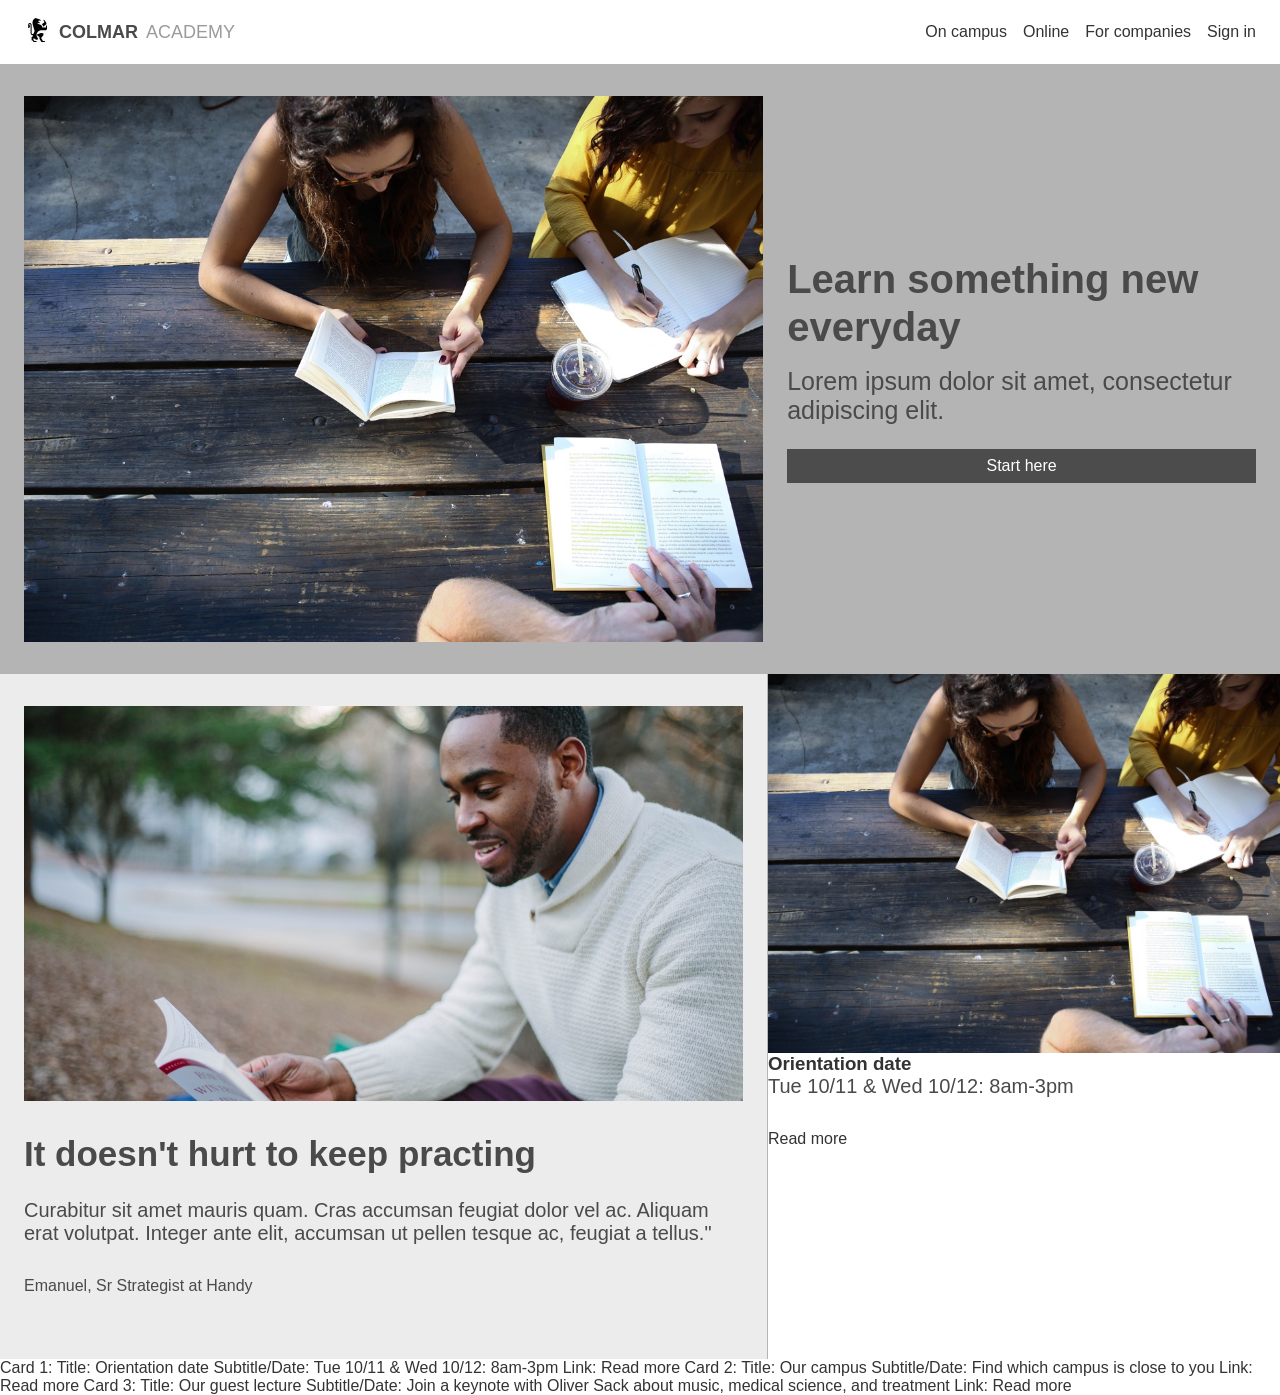
==== web-assessment/index.html @ 6b809626 "update info part" ====
<!DOCTYPE html>
<html lang="en">
<head>
    <meta charset="UTF-8">
    <meta name="viewport" content="width=device-width, initial-scale=1.0">
    <link rel="stylesheet" href="colmar.css">
    <title>ColmarAcademy</title>
</head>
<body>



    <header class="header">
    <!--Header ของ หน้าจอคอม-->
        <div class="header-desktop">
            <div class="logo">
                <img src="ic-logo.svg" alt="logo colmar academy">
                <span class="logo-colmar">COLMAR</span><span class="logo-academy">ACADEMY</span>
            </div>
                <nav class="nav-link">
                    <a href="#">On campus</a>
                    <a href="#">Online</a>
                    <a href="#">For companies</a>
                    <a href="#">Sign in</a>
                </nav>
        </div>
    <!--Header ของ มือถือ-->
        <nav class="mobile-link">
            <img src="ic-logo.svg" alt="logo colmar academy">
            <img src="ic-on-campus.svg" alt="logo On campus">
            <img src="ic-online.svg" alt="logo online">
            <img src="ic-login.svg" alt="logo login">
        </nav>
   
    </header>



    <main>

        <!--ส่วนของด้านบน banner (Learn Something)-->
        <section class="banner">
            <div class="banner-image">
                <img src="banner.jpg" alt="Students studying">
            </div>
            <div class="banner-content">
                <h1>Learn something new everyday</h1>
                <p  class="text-large">Lorem ipsum dolor sit amet, consectetur adipiscing elit.</p>
                <a href="#" class="btn-start">Start here</a>
            </div>
        </section>




         <!--ส่วนของInformation-->
        <section class="information">
            <div class="left-info">
                <div class="left-info-image">
                    <img src="information-main.jpg" alt="information-main">
                </div>
                    <div class="left-info-content">
                        <h2>It doesn't hurt to keep practing</h2>
                        <p class="text-medium">Curabitur sit amet mauris quam. Cras accumsan feugiat dolor vel ac. Aliquam erat volutpat. Integer ante elit, accumsan ut pellen tesque ac, feugiat a tellus."</p>
                        <p class="text-small">Emanuel, Sr Strategist at Handy</p>
                    </div>
            </div>
            </div>




            <div class="right-info">

                <div class="right-1">
                    <div class="right-info-image"></div>
                    <img src="banner.jpg" alt="Students studying">
                    </div>
                    <div class="right-info-content">
                        <h3>Orientation date</h3>
                        <p  class="text-medium">Tue 10/11 & Wed 10/12: 8am-3pm</p>
                        <a href="#" class="cta-link">Read more</a>
                    </div>
                </div>

                
            </div>    
        </section>

    Card 1:

Title: Orientation date

Subtitle/Date: Tue 10/11 & Wed 10/12: 8am-3pm

Link: Read more

Card 2:

Title: Our campus

Subtitle/Date: Find which campus is close to you

Link: Read more

Card 3:

Title: Our guest lecture

Subtitle/Date: Join a keynote with Oliver Sack about music, medical science, and treatment

Link: Read more

    </main>    
</body>
</html>
---- web-assessment/colmar.css ----
/* สำหรับทั้งหน้าเว็บ*
-------------------------------*/
* {
    box-sizing: border-box;
    margin: 0;
    padding: 0;
    font-family: sans-serif;
}

body {
    width: 100%;
    background-color: #ffffff;
    color: #333333;
    overflow-x: hidden; /*เพื่อฟิคไม่ให้มีscroll bar แนวนอนเกิดขึ้น ละหน้าเว็บเด้งไปเด้งมา*/
}

img {
  max-width: 100%;
  height: auto;
  display: block;
}

a {
  text-decoration: none;
  color: inherit;
}

/*สำหรับตัวอักษร*
-------------------------------*/
h1 {
    font-size: 40px;
    font-weight: bold;
    color: #4a4a4a;
    margin-bottom: 16px;
    line-height: 1.2;
}

h2 {
    font-size: 35px;
    font-weight: bold;
    color: #4a4a4a;
    margin-bottom: 24px;
    line-height: 1.2;
}


.text-large {
    font-size: 25px;
    color: #4a4a4a;
    margin-bottom: 24px;
}

.text-medium {
    font-size: 20px;
    color: #4a4a4a;
    margin-bottom: 32px;
}

.text-small {
    font-size: 16px;
    color: #4a4a4a;
}

/*Header*
-------------------------------*/
header {
    width: 100%;
    display: flex;
    align-items: center;
}

.header-desktop {
    display: flex;
    justify-content: space-between;
    align-items: center;
    width: 100%;
    height: 64px;
    padding: 0 24px;
}

.logo {
    display: flex;
    align-items: center;
    gap: 8px;
  }

.logo img {
    width: auto;
    height: 32px;
}

.logo-colmar{
    font-weight: bold;
    color: #4a4a4a;
    font-size: 18px;
}

.logo-academy{
    color: #9b9b9b;
    font-size: 18px;
}

.nav-link{
    display: flex;
    gap: 16px;
}

.mobile-link {
  display: none; /* ซ่อน Header มือถือบนจอคอม */
}



/*ส่วนของด้านบน Banner (Learn Something...)*
-------------------------------*/
.banner {
    display: flex;
    width: 100%;
    background-color: #b4b4b4;
    overflow: hidden;
    align-items: center;
    gap: 24px;
    padding: 32px 24px;
}

.banner-image {
    flex: 0 0 60%;

}
.banner-image img{
    display: block;
    width: 100%;
    height: auto;
    object-fit: cover;
}

.banner-content {
    flex: 1;
    display: flex;
    flex-direction: column;
    justify-content: center;
}
.btn-start {
  display: inline-block;
  background-color: #4d4c4c;
  font-size: 16px;
  font-weight: 300;
  color: white;
  padding: 8px 0px;
  width: 100%;
  text-align: center;
}

/*ส่วนของ Information (It doesn't...)*
-------------------------------*/
.information{
    display: flex;
    width: 100%;
    background-color: white;
    overflow: hidden;
}

.left-info {
    max-width: 60%;
    flex: 0 0 60%;
    padding: 32px 24px;
    background-color: #ececec;
    border-right: 1px solid #b4b4b4
    
}

.left-info-image{
    width: 100%;
}

.left-info-content {
    padding: 32px 0px;
}

/*สำหรับปรับหน้าจอมือถือ*
-------------------------------*/
@media (max-width: 768px) {

.header-desktop {
    display: none; /* ซ่อน Header คอมบนจอมือถือ */
  }

.mobile-link{
    display: flex;
    justify-content: space-around;
    align-items: center;
    height: 64px;
    width: 100%;}

/*โซน banner*/
.banner {
    flex-direction: column;
}
}
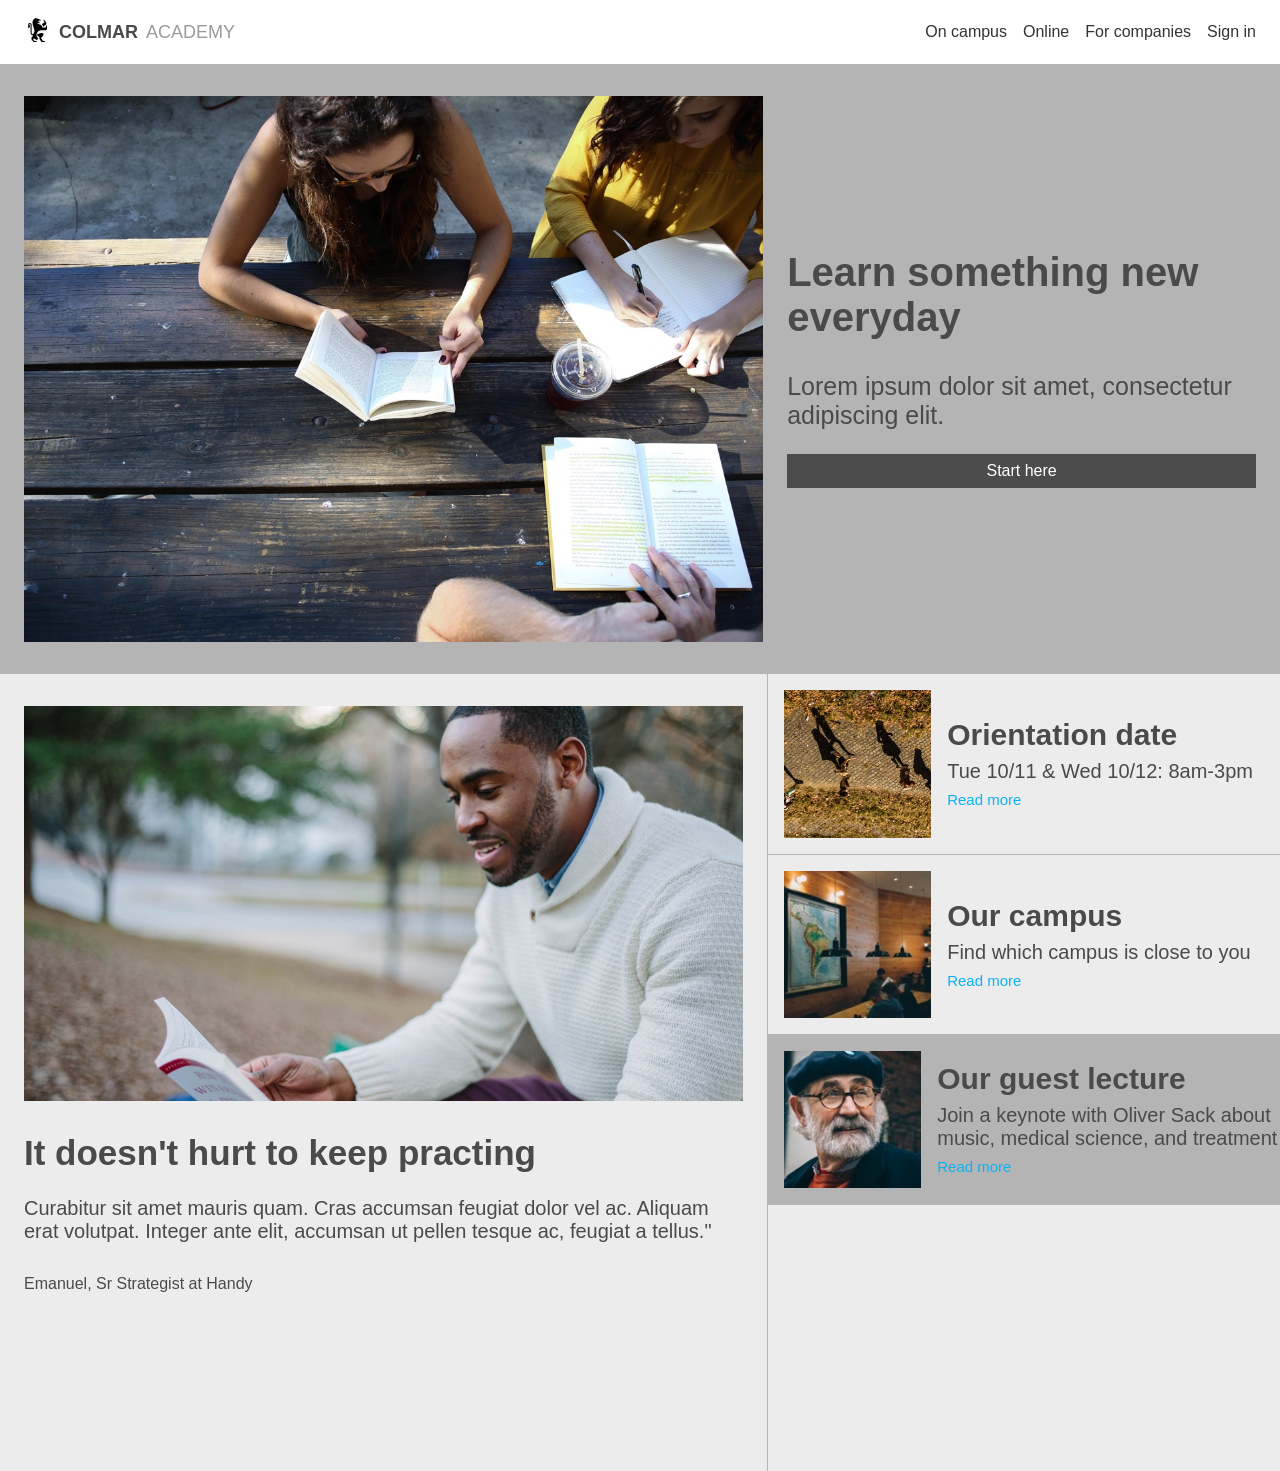
==== commit 87794503: "finished information" ====
--- a/web-assessment/index.html
+++ b/web-assessment/index.html
@@ -36,6 +36,7 @@
 
 
 
+
     <main>
 
         <!--ส่วนของด้านบน banner (Learn Something)-->
@@ -55,6 +56,8 @@
 
          <!--ส่วนของInformation-->
         <section class="information">
+
+            <!--ฝั่งซ้าย-->
             <div class="left-info">
                 <div class="left-info-image">
                     <img src="information-main.jpg" alt="information-main">
@@ -65,51 +68,83 @@
                         <p class="text-small">Emanuel, Sr Strategist at Handy</p>
                     </div>
             </div>
-            </div>
+
+            <!--ฝั่งขวา-->
+                <!--ของ หน้าจอคอม-->
+                <div class="right-info">
+                    <!--กล่องที่1-->
+                    <div class="right-card">
+                        <div class="right-info-image">
+                        <img src="information-orientation.jpg" alt="information-orientation">
+                        </div>
+                        <div class="right-info-content">
+                            <h3>Orientation date</h3>
+                            <p  class="text-medium">Tue 10/11 & Wed 10/12: 8am-3pm</p>
+                            <a href="#" class="cta-link">Read more</a>
+                        </div>
+                    </div>
+                    <!--กล่องที่2-->
+                    <div class="right-card">
+                        <div class="right-info-image">
+                        <img src="information-campus.jpg" alt="information-campus">
+                        </div>
+                        <div class="right-info-content">
+                            <h3>Our campus</h3>
+                            <p  class="text-medium">Find which campus is close to you</p>
+                            <a href="#" class="cta-link">Read more</a>
+                        </div>
+                    </div>
+                    <!--กล่องที่3-->
+                    <div class="right-card-guest">
+                        <div class="right-info-image">
+                        <img src="information-guest-lecture.jpg" alt="information-guest-lecture">
+                        </div>
+                        <div class="right-info-content">
+                            <h3>Our guest lecture</h3>
+                            <p  class="text-medium">Join a keynote with Oliver Sack about music, medical science, and treatment</p>
+                            <a href="#" class="cta-link">Read more</a>
+                        </div>
+                    </div> 
+                </div>   
+                
+                <!--ของจอมือถือ-->
+                <div class="right-info-mobile">
+                    <!--กล่องที่1-->
+                    <div class="mobile-card1">
+                        <img src="information-orientation-mobile.jpg" alt="information-orientation">
+                        <div class="mobile-card-content">
+                            <h3>Orientation date</h3>
+                            <p  class="text-medium">Tue 10/11 & Wed 10/12: 8am-3pm</p>
+                            <a href="#" class="cta-link">Read more</a>
+                        </div>
+                    </div>
+                    <!--กล่องที่2-->
+                    <div class="mobile-card1">
+                        <img src="information-campus-mobile.jpg" alt="information-campus">
+                        <div class="mobile-card-content">
+                            <h3>Our campus</h3>
+                            <p  class="text-medium">Find which campus is close to you</p>
+                            <a href="#" class="cta-link">Read more</a>
+                        </div>
+                    </div>
+                    <!--กล่องที่3-->
+                    <div class="mobile-card2">
+                        <img src="information-guest-lecture-mobile.jpg" alt="information-guest-lecture">
+                        <div class="mobile-card-content">
+                            <h3>Speacial guest lecture</h3>
+                            <p  class="text-medium">Join a keynote with Oliver Sack about music, medical science, and treatment</p>
+                            <a href="#" class="cta-link">Read more</a>
+                        </div>
+                    </div> 
+                </div>   
+        </section>
 
 
 
 
-            <div class="right-info">
+        <section></section>
 
-                <div class="right-1">
-                    <div class="right-info-image"></div>
-                    <img src="banner.jpg" alt="Students studying">
-                    </div>
-                    <div class="right-info-content">
-                        <h3>Orientation date</h3>
-                        <p  class="text-medium">Tue 10/11 & Wed 10/12: 8am-3pm</p>
-                        <a href="#" class="cta-link">Read more</a>
-                    </div>
-                </div>
 
-                
-            </div>    
-        </section>
-
-    Card 1:
-
-Title: Orientation date
-
-Subtitle/Date: Tue 10/11 & Wed 10/12: 8am-3pm
-
-Link: Read more
-
-Card 2:
-
-Title: Our campus
-
-Subtitle/Date: Find which campus is close to you
-
-Link: Read more
-
-Card 3:
-
-Title: Our guest lecture
-
-Subtitle/Date: Join a keynote with Oliver Sack about music, medical science, and treatment
-
-Link: Read more
 
     </main>    
 </body>
--- a/web-assessment/colmar.css
+++ b/web-assessment/colmar.css
@@ -31,18 +31,22 @@
     font-size: 40px;
     font-weight: bold;
     color: #4a4a4a;
-    margin-bottom: 16px;
-    line-height: 1.2;
+    margin-bottom: 32px;
 }
 
 h2 {
     font-size: 35px;
     font-weight: bold;
     color: #4a4a4a;
+    margin-top: 32px;
     margin-bottom: 24px;
-    line-height: 1.2;
-}
-
+}
+
+h3 {font-size: 30px;
+    font-weight: bold;
+    color: #4a4a4a;
+    margin-bottom: 8px;
+}
 
 .text-large {
     font-size: 25px;
@@ -53,12 +57,15 @@
 .text-medium {
     font-size: 20px;
     color: #4a4a4a;
-    margin-bottom: 32px;
+    margin-top: 8px;
+    margin-bottom: 8px;
 }
 
 .text-small {
     font-size: 16px;
     color: #4a4a4a;
+    margin-top: 32px;
+
 }
 
 /*Header*
@@ -140,6 +147,68 @@
     flex-direction: column;
     justify-content: center;
 }
+
+/*ส่วนของ Information (It doesn't...)*
+-------------------------------*/
+.information{
+    display: flex;
+    width: 100%;
+    background-color: white;
+    overflow: hidden;
+}
+
+.left-info {
+    max-width: 60%;
+    flex: 0 0 60%;
+    padding: 32px 24px;
+    background-color: #ececec;
+    border-right: 1px solid #b4b4b4
+}
+
+.left-info-image{
+    width: 100%;
+}
+
+
+.right-info {
+    max-width: 40%;
+    flex: 0 0 40%;
+    background-color: #ececec;
+}
+
+.right-card{
+    display: flex;
+    justify-items: flex-start;
+    align-items: center;
+    width: 100%;
+    background-color: #ececec;
+    overflow: hidden;
+    border-bottom: 1px solid #b4b4b4;
+}
+
+.right-card-guest {
+    display: flex;
+    justify-items: flex-start;
+    align-items: center;
+    width: 100%;
+    background-color: #b4b4b4;
+    overflow: hidden;
+    border-bottom: 1px solid #b4b4b4;
+}
+
+.right-info-image{
+    max-width: 35%;
+    height: auto;
+    padding: 16px 16px;;
+}
+
+.right-info-content {
+    padding: 16px 0px;
+}
+
+
+/*ส่วนของ link*
+-------------------------------*/
 .btn-start {
   display: inline-block;
   background-color: #4d4c4c;
@@ -151,31 +220,13 @@
   text-align: center;
 }
 
-/*ส่วนของ Information (It doesn't...)*
--------------------------------*/
-.information{
-    display: flex;
-    width: 100%;
-    background-color: white;
-    overflow: hidden;
-}
-
-.left-info {
-    max-width: 60%;
-    flex: 0 0 60%;
-    padding: 32px 24px;
-    background-color: #ececec;
-    border-right: 1px solid #b4b4b4
-    
-}
-
-.left-info-image{
-    width: 100%;
-}
-
-.left-info-content {
-    padding: 32px 0px;
-}
+.cta-link{
+  font-family: sans-serif;
+  font-size: 15px;
+  font-weight: 300;
+  color: #0bb1f3;
+  transition: background-color 0.2s ease;
+  }
 
 /*สำหรับปรับหน้าจอมือถือ*
 -------------------------------*/
@@ -196,4 +247,59 @@
 .banner {
     flex-direction: column;
 }
+
+
+/*โซน infomation*/
+.left-info, .right-info {
+    display: none; /* ซ่อนข้อมูลฝั่งขวาของจอคอม บนจอมือถือ */
+  }
+
+.right-info-mobile {
+    display: flex;
+    flex-direction: column;
+    width: 100%;
+    padding: 16px 0px 32px 0;
+    background-color: #ececec;
+}
+
+.mobile-card1 {
+    display: flex;
+    flex-direction: column;
+    padding: 0 16px;
+    margin-bottom: 64px;
+}
+
+.mobile-card2 {
+    display: flex;
+    flex-direction: column;
+    padding: 0 16px;
+}
+
+.mobile-card img {
+    width: 100%;
+    margin-bottom: 16px;
+    display: block;
+}
+
+.mobile-card-content h3 {
+    font-size: 30px;
+    font-weight: bold;
+    color: #4a4a4a;
+    margin-left: 16px;
+    margin-bottom: 8px;
+}
+
+.mobile-card-content p.text-medium {
+    font-size: 20px;
+    color: #4a4a4a;
+    margin-top: 0px;
+    margin-left: 16px;
+    margin-bottom: 8px;
+}
+
+.cta-link {
+    margin-left: 16px;
+}
+
+
 }
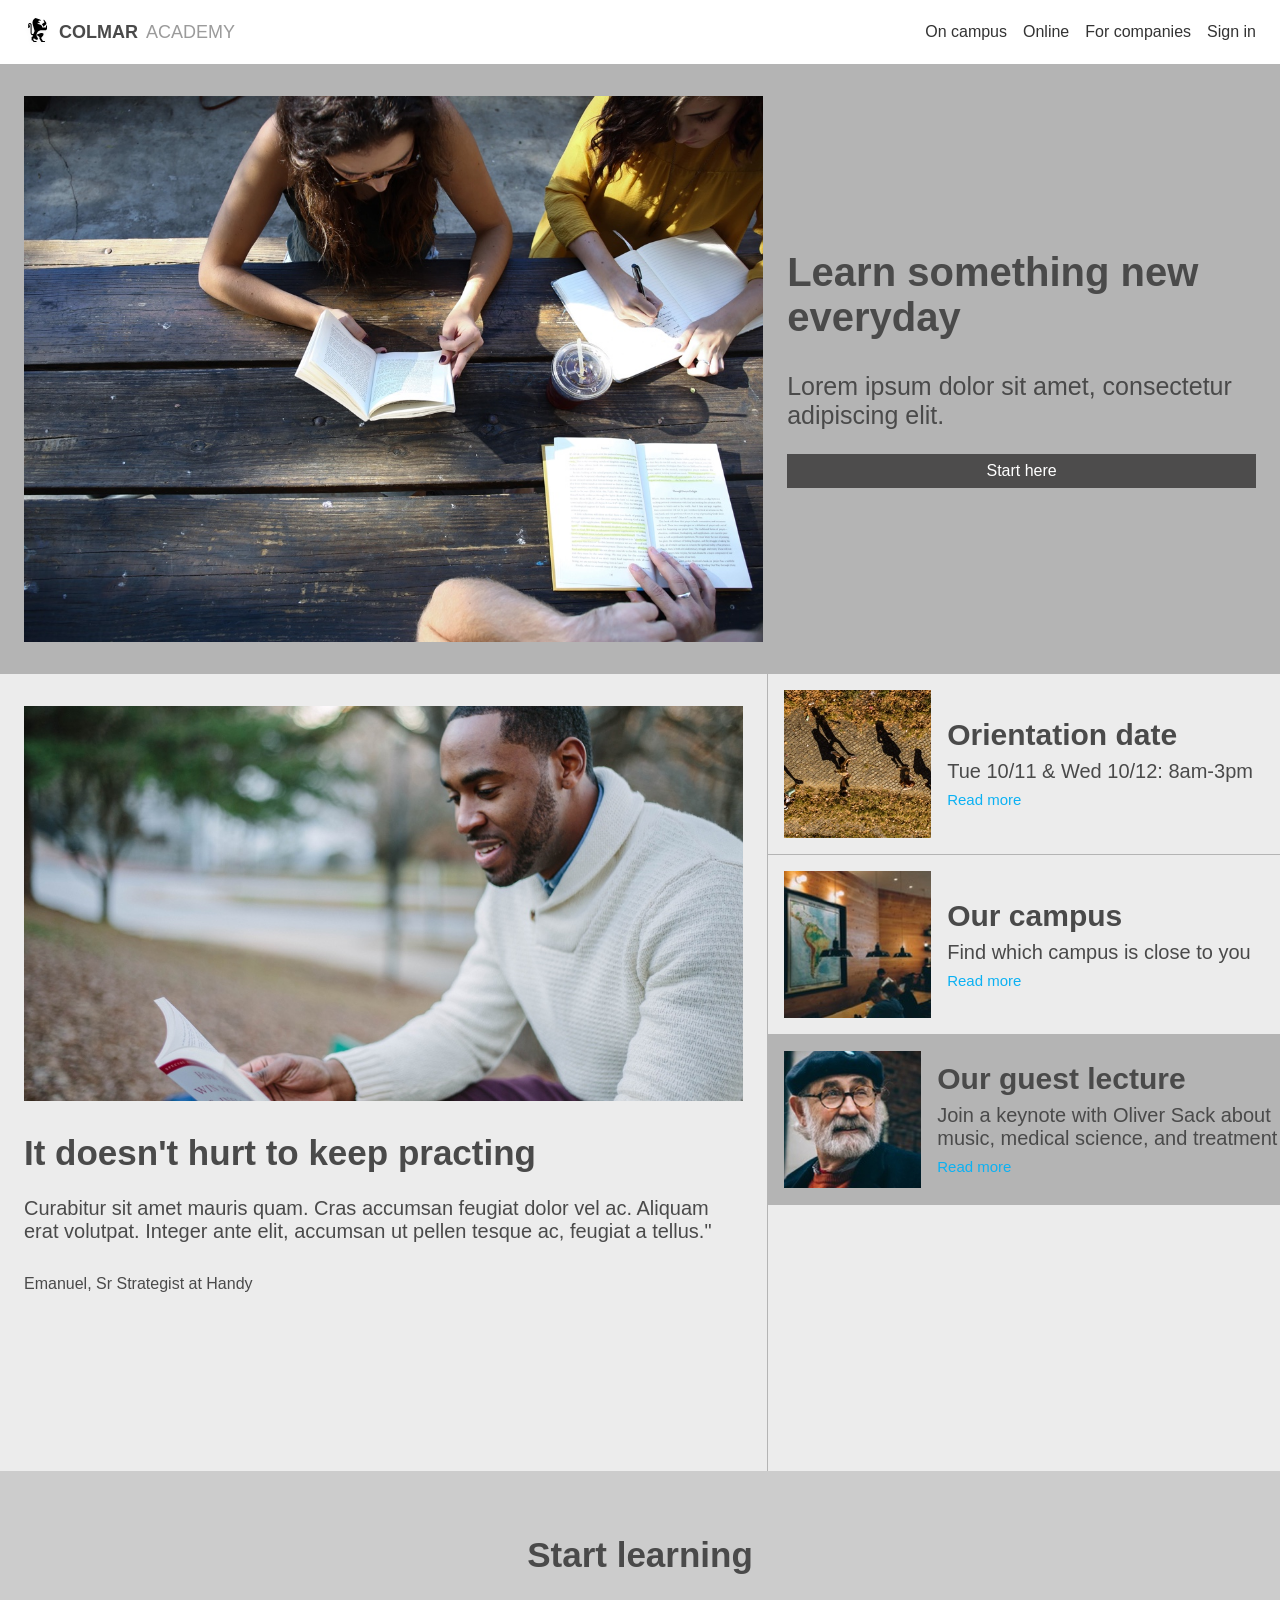
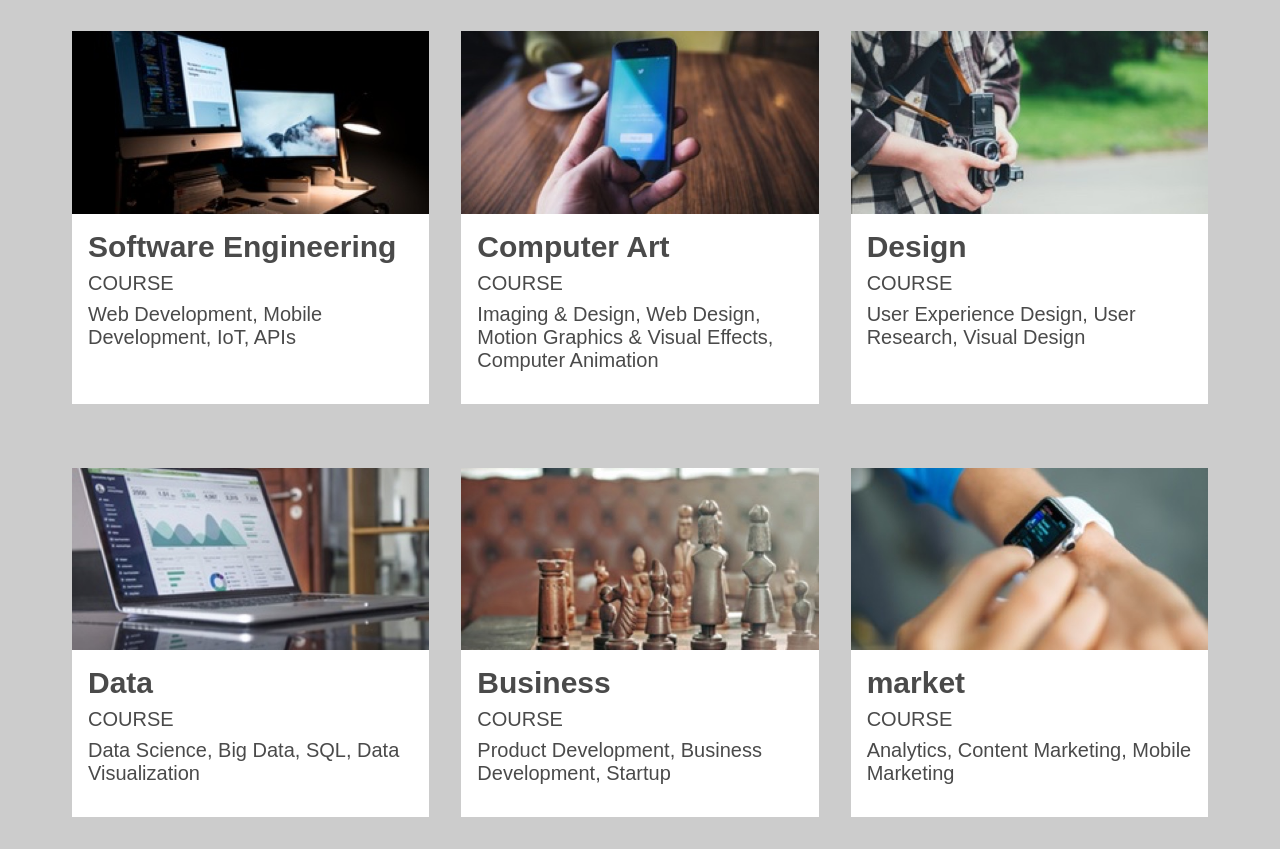
==== commit 374cc473: "finished course com part" ====
--- a/web-assessment/index.html
+++ b/web-assessment/index.html
@@ -142,7 +142,87 @@
 
 
 
-        <section></section>
+        <!--ส่วนของcourse-->
+        <section class= "block-course">
+            <!--ของ หน้าจอคอม-->
+            
+                <h2> Start learning</h2>
+                <div class="course"> <!--แถวบน-->
+                    <div class="course-info">
+                        <!--COURSE 01-->
+                        <div class="course-image">
+                            <img src="course-software.jpg" alt="course-software">
+                        </div>
+                            <div class="course-header">
+                                <h3>Software Engineering</h3>
+                                <p class="text-medium">COURSE</p>
+                                <p class="text-medium">Web Development, Mobile Development, IoT, APIs</p>
+                            </div>
+                    </div>
+
+                        <!--COURSE 02-->
+                    <div class="course-info">
+                        <div class="course-image">
+                            <img src="course-computer-art.jpg" alt="course-computer-art">
+                        </div>
+                            <div class="course-header">
+                                <h3>Computer Art</h3>
+                                <p class="text-medium">COURSE</p>
+                                <p class="text-medium">Imaging & Design, Web Design, Motion Graphics & Visual Effects, Computer Animation</p>
+                            </div>
+                    </div>        
+
+                        <!--COURSE 03-->
+                    <div class="course-info">   
+                        <div class="course-image">
+                            <img src="course-design.jpg" alt="course-desogn">
+                        </div>
+                            <div class="course-header">
+                                <h3>Design</h3>
+                                <p class="text-medium">COURSE</p>
+                                <p class="text-medium">User Experience Design, User Research, Visual Design</p>
+                            </div>
+                    </div>
+                </div>
+
+                <div class="course"> <!--แถวล่าง-->
+                        <!--COURSE 04-->
+                    <div class="course-info">    
+                        <div class="course-image">
+                            <img src="course-data.jpg" alt="course-data">
+                        </div>
+                            <div class="course-header">
+                                <h3>Data</h3>
+                                <p class="text-medium">COURSE</p>
+                                <p class="text-medium">Data Science, Big Data, SQL, Data Visualization</p>
+                            </div>
+                    </div>
+
+                        <!--COURSE 05-->
+                    <div class="course-info">    
+                        <div class="course-image">
+                            <img src="course-business.jpg" alt="course-business">
+                        </div>
+                            <div class="course-header">
+                                <h3>Business</h3>
+                                <p class="text-medium">COURSE</p>
+                                <p class="text-medium">Product Development, Business Development, Startup</p>
+                            </div>
+                    </div>
+
+                        <!--COURSE 06-->
+                    <div class="course-info">    
+                        <div class="course-image">
+                            <img src="course-marketing.jpg" alt="course-market">
+                        </div>
+                            <div class="course-header">
+                                <h3>market</h3>
+                                <p class="text-medium">COURSE</p>
+                                <p class="text-medium">Analytics, Content Marketing, Mobile Marketing</p>
+                            </div>
+                    </div>
+                </div>
+        </section>
 
 
 
--- a/web-assessment/colmar.css
+++ b/web-assessment/colmar.css
@@ -206,6 +206,46 @@
     padding: 16px 0px;
 }
 
+/*ส่วนของ Couse*/
+.block-course{
+    background-color: #cccccc;
+    padding: 32px 40px 0px 40px;
+}
+
+.block-course h2{
+    text-align: center;
+}
+
+.course{
+    display: flex;
+    justify-content: center;
+    align-items: stretch;
+    flex-wrap: wrap;
+    gap: 32px;
+    max-width: 1200px;
+    margin: 0 auto;
+    background-color: #cccccc;
+    overflow: hidden;
+    padding: 32px 32px;
+
+}
+
+.course-info {
+    flex: 1;
+    background-color: #ffffff;
+    display: flex;
+    flex-direction: column;
+}
+
+.course-header {
+    padding: 16px 0px 24px 16px;
+}
+
+.couse-image img {
+  width: 100%;
+  height: auto;
+  display: block;
+}
 
 /*ส่วนของ link*
 -------------------------------*/
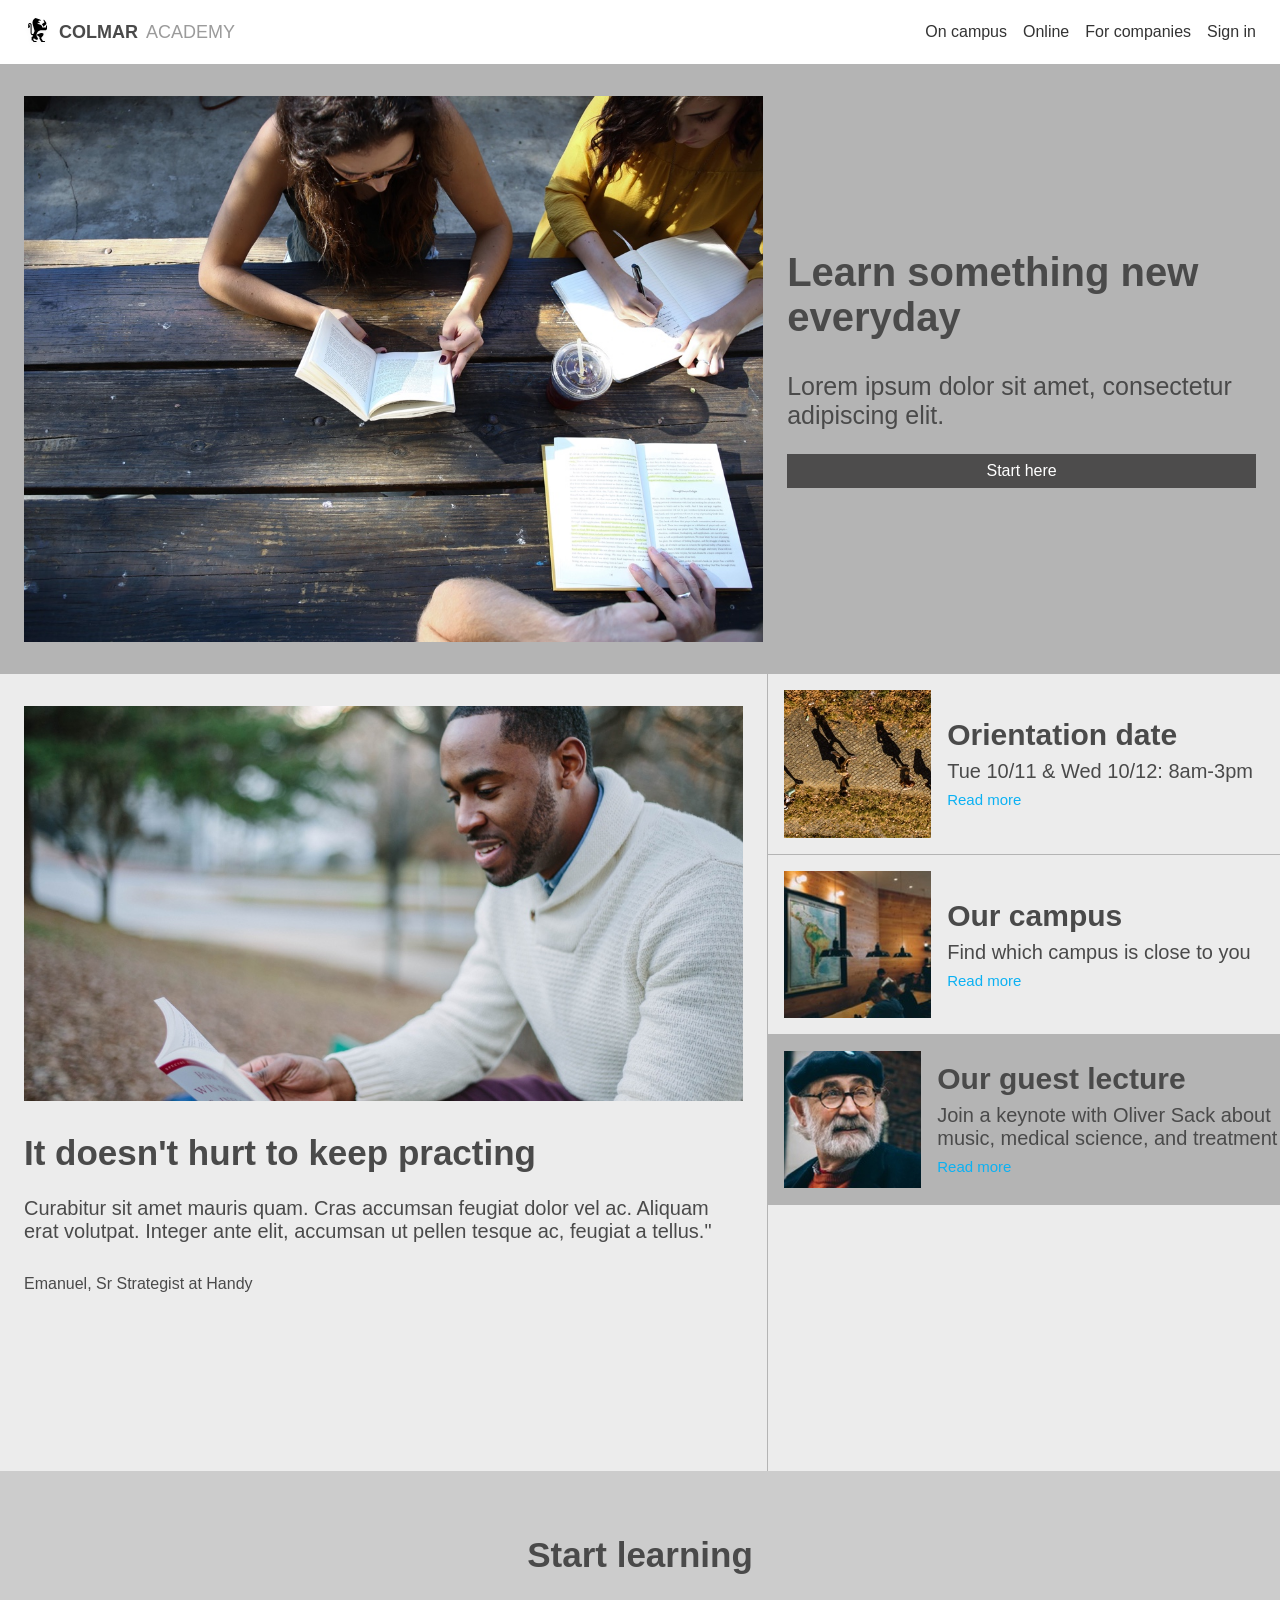
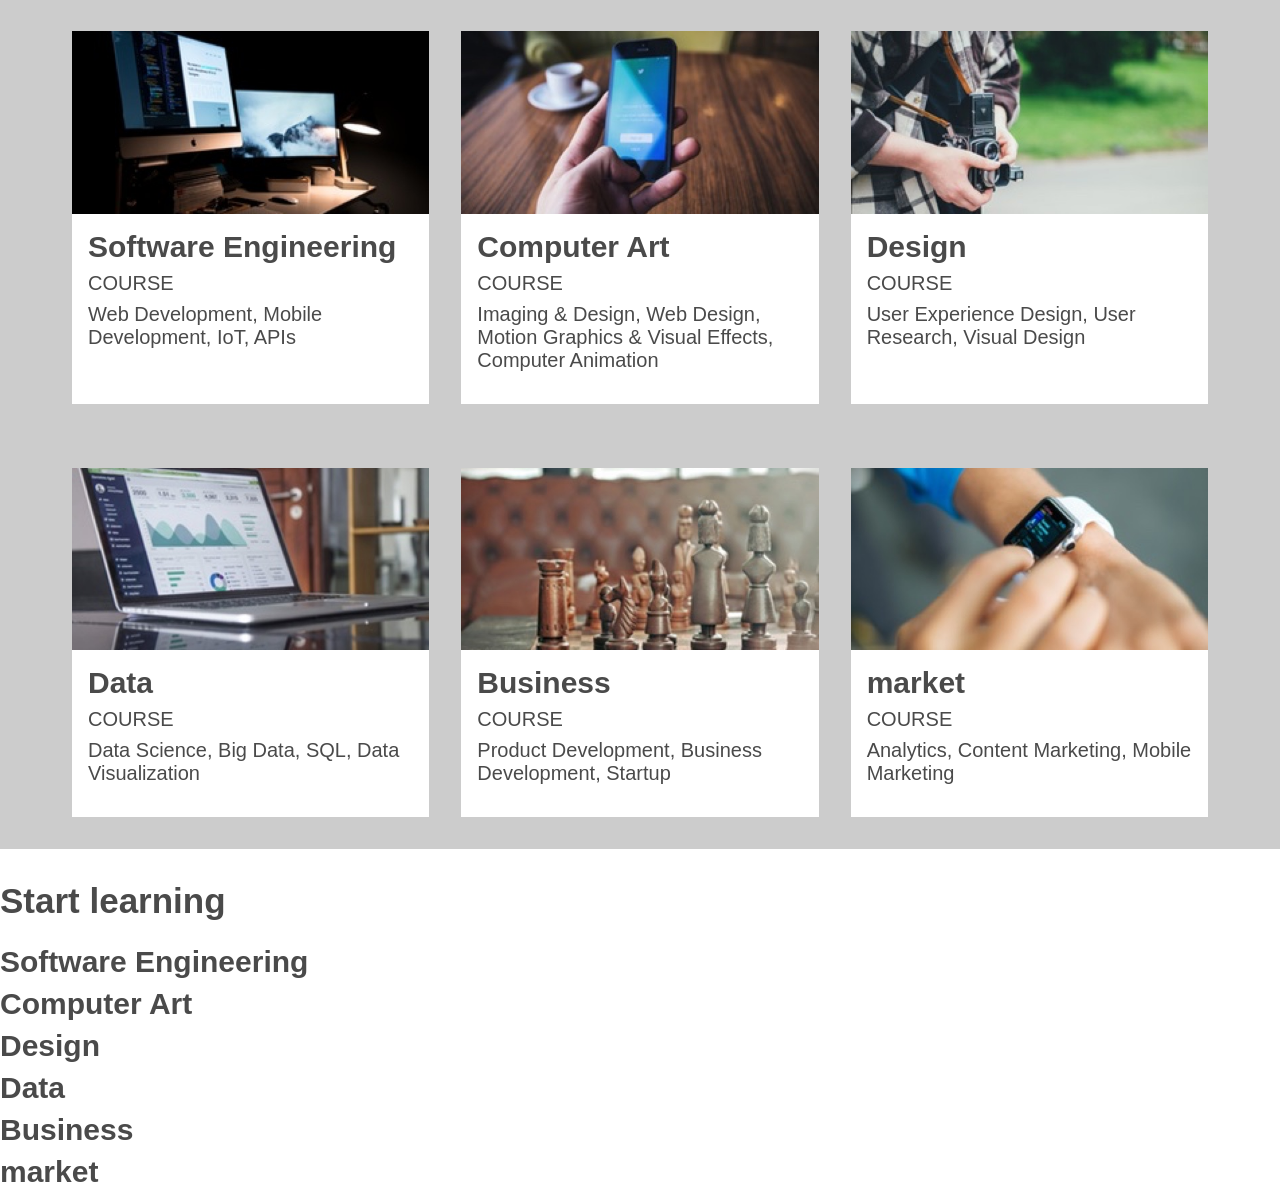
==== commit f919534d: "finished course" ====
--- a/web-assessment/index.html
+++ b/web-assessment/index.html
@@ -70,7 +70,7 @@
             </div>
 
             <!--ฝั่งขวา-->
-                <!--ของ หน้าจอคอม-->
+                <!--ของ หน้าจอคอม info-->
                 <div class="right-info">
                     <!--กล่องที่1-->
                     <div class="right-card">
@@ -107,7 +107,7 @@
                     </div> 
                 </div>   
                 
-                <!--ของจอมือถือ-->
+                <!--ของจอมือถือ info-->
                 <div class="right-info-mobile">
                     <!--กล่องที่1-->
                     <div class="mobile-card1">
@@ -143,9 +143,9 @@
 
 
         <!--ส่วนของcourse-->
-        <section class= "block-course">
-            <!--ของ หน้าจอคอม-->
-            
+        <section>
+            <div class= "block-course"> <!--ของ หน้าจอคอม course-->
+
                 <h2> Start learning</h2>
                 <div class="course"> <!--แถวบน-->
                     <div class="course-info">
@@ -222,6 +222,42 @@
                             </div>
                     </div>
                 </div>
+            </div>
+
+            <div class= "block-course-mobile"><!--ของ หน้าจอมือถือ course-->
+                <h2> Start learning</h2>
+                        <div class="course-info-mobile">
+                            <!--COURSE 01-->
+                                    <h3>Software Engineering</h3>
+                        </div>
+
+                            <!--COURSE 02-->
+                        <div class="course-info-mobile">
+                                    <h3>Computer Art</h3>
+                        </div>        
+
+                            <!--COURSE 03-->
+                        <div class="course-info-mobile">
+                                    <h3>Design</h3>
+                        </div>
+                    
+                            <!--COURSE 04-->
+                        <div class="course-info-mobile">
+                                    <h3>Data</h3>
+                        </div>
+
+                            <!--COURSE 05-->
+                        <div class="course-info-mobile">
+                                    <h3>Business</h3>
+                        </div>
+
+                            <!--COURSE 06-->
+                        <div class="course-info-mobile">
+                                    <h3>market</h3>
+                        </div>
+                    </div>
+                 </div>
+
         </section>
 
 
--- a/web-assessment/colmar.css
+++ b/web-assessment/colmar.css
@@ -268,6 +268,16 @@
   transition: background-color 0.2s ease;
   }
 
+  /*สำหรับปรับหน้าจอคอม*
+-------------------------------*/
+@media screen and (min-width: 1440px) {
+.block-course-mobile {
+    display: none; /* ซ่อนข้อมูลฝั่งขวาของมือถือจากจอคอม */
+}
+
+
+}
+
 /*สำหรับปรับหน้าจอมือถือ*
 -------------------------------*/
 @media (max-width: 768px) {
@@ -290,8 +300,8 @@
 
 
 /*โซน infomation*/
-.left-info, .right-info {
-    display: none; /* ซ่อนข้อมูลฝั่งขวาของจอคอม บนจอมือถือ */
+.left-info, .right-info, .block-course {
+    display: none; /* ซ่อนข้อมูลของจอคอม บนจอมือถือ */
   }
 
 .right-info-mobile {
@@ -341,5 +351,26 @@
     margin-left: 16px;
 }
 
+/*โซน course*/
+.block-course-mobile {
+    display: flex;
+    flex-direction: column;
+    align-items: center;
+    padding: 32px 16px;
+    background-color: #ececec;
+}
+
+.block-course-mobile h2{
+    text-align: center;
+    margin-bottom: 16px;
+}
+
+.course-info-mobile {
+    width: 100%;
+    background-color: #9b9b9b;
+    padding: 16px 0px 24px 16px;
+    margin-bottom: 8px;
+
+}
 
 }
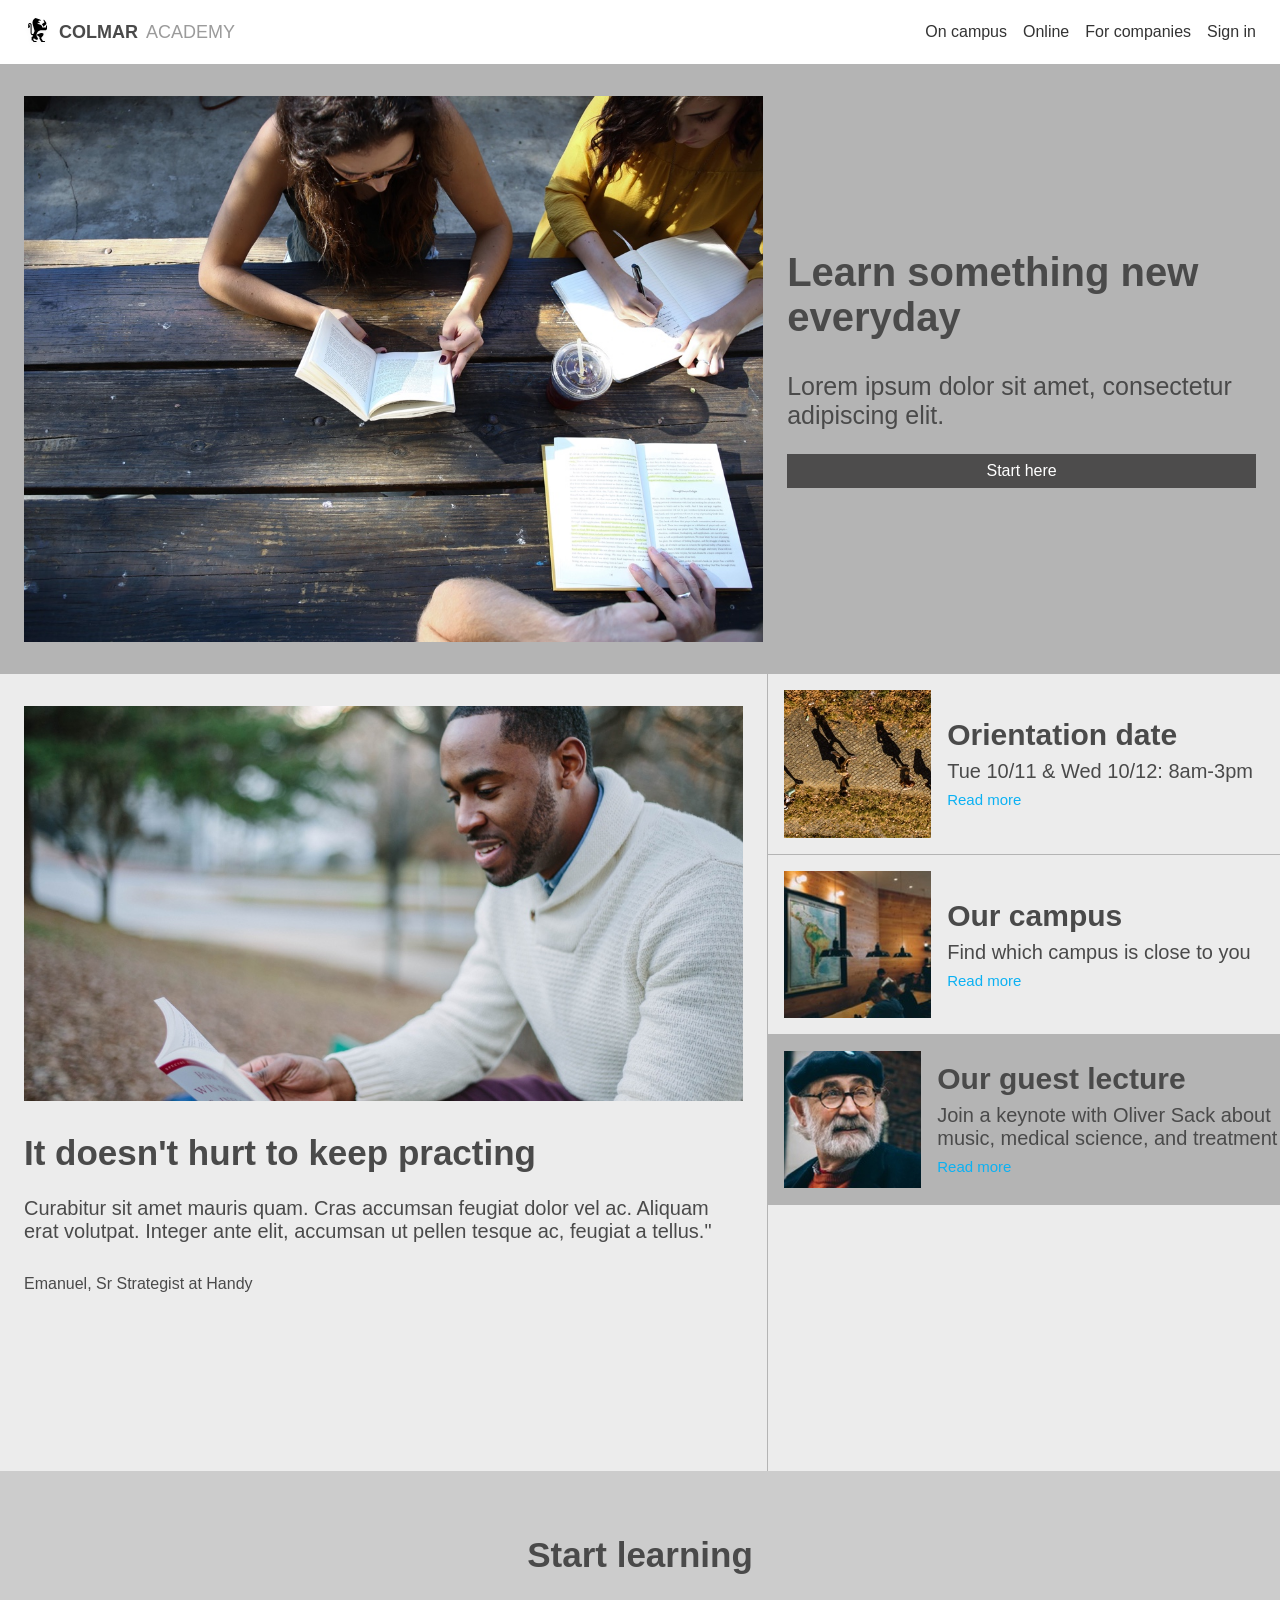
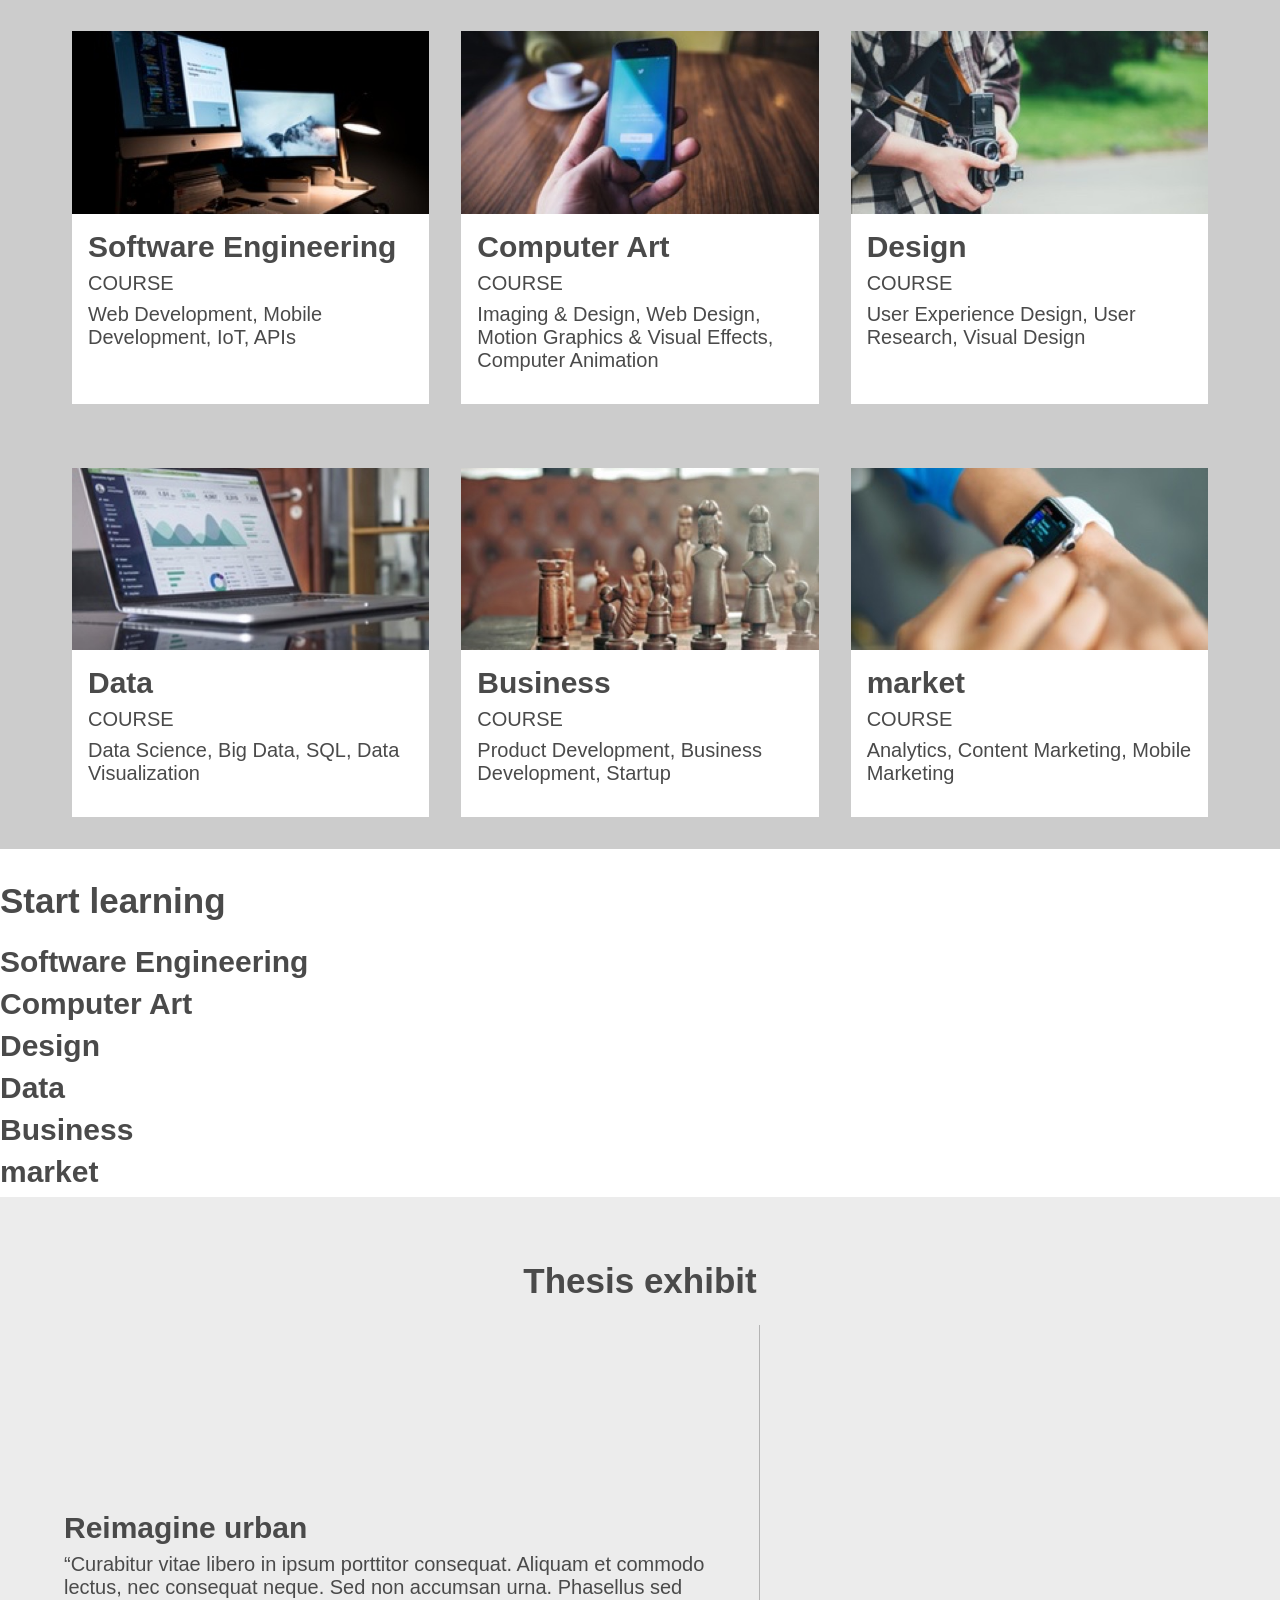
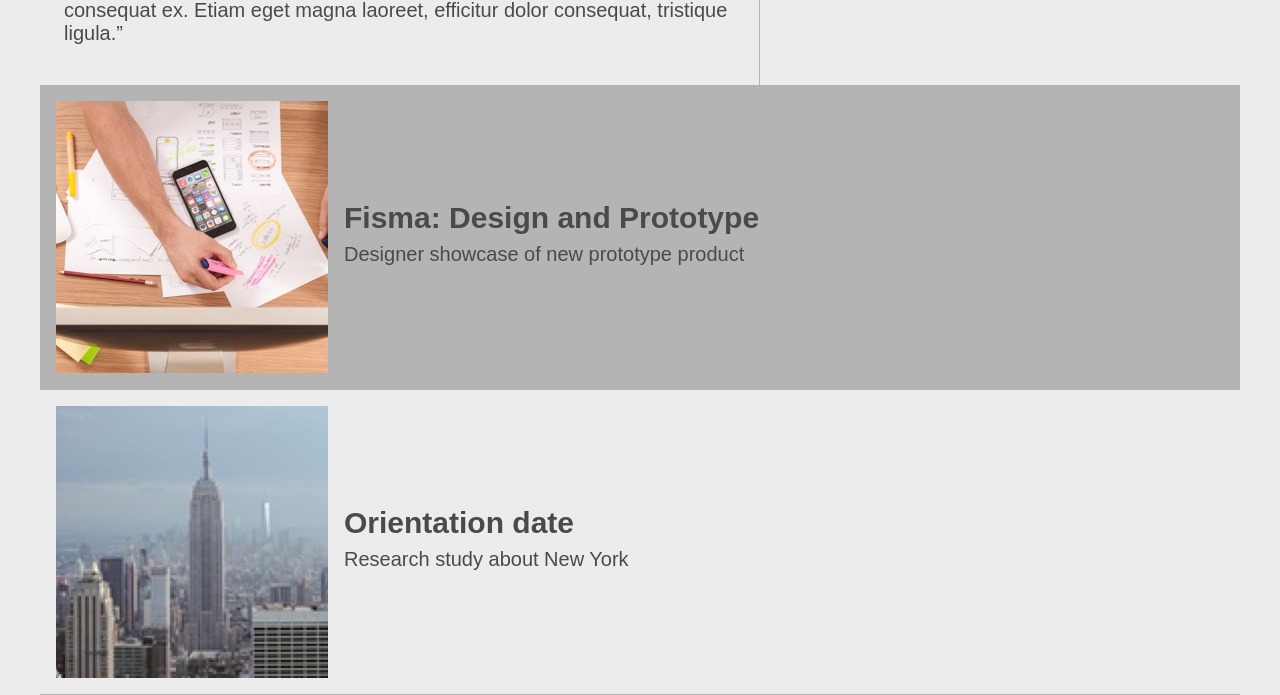
==== commit fe7e9de6: "add exhibit ปรับค่า วิดิโอไม่ได้ เดี่ยวกลับมาทำ" ====
--- a/web-assessment/index.html
+++ b/web-assessment/index.html
@@ -260,6 +260,50 @@
 
         </section>
 
+        <!--ส่วนของ Exhibit-->
+        <section class="exhibit">
+            <div class= "block-exhibit">
+                <h2> Thesis exhibit</h2>
+            <!--ฝั่งซ้าย-->
+            <div class="left-exhibit">
+                <div class="left-exhibit-video">
+                    <video src="thesis.mp4" alt="thesis">
+                </div>
+                    <div class="left-info-content">
+                        <h3>Reimagine urban</h3>
+                        <p class="text-medium">“Curabitur vitae libero in ipsum porttitor consequat. Aliquam et commodo lectus, nec consequat neque. Sed non accumsan urna. Phasellus sed consequat ex. Etiam eget magna laoreet, efficitur dolor consequat, tristique ligula.”</p>
+                    </div>
+            </div>
+
+            <!--ฝั่งขวา-->
+                <!--ของ หน้าจอคอม info-->
+                <div class="right-exhibit">
+                     <!--กล่องที่1-->
+                    <div class="right-card-guest">
+                        <div class="right-info-image">
+                        <img src="thesis-fisma.jpg" alt="thesis-fisma">
+                        </div>
+                        <div class="right-info-content">
+                            <h3>Fisma: Design and Prototype</h3>
+                            <p  class="text-medium">Designer showcase of new prototype product</p>
+                        </div>
+                    </div> 
+
+                    <!--กล่องที่2-->
+                    <div class="right-card">
+                        <div class="right-info-image">
+                        <img src="thesis-now-and-then.jpg" alt="thesis-now-and-then">
+                        </div>
+                        <div class="right-info-content">
+                            <h3>Orientation date</h3>
+                            <p  class="text-medium">Research study about New York</p>
+
+                        </div>
+                    </div>
+                    
+                </div> 
+            </div>      
+        </section>
 
 
     </main>    
--- a/web-assessment/colmar.css
+++ b/web-assessment/colmar.css
@@ -245,6 +245,35 @@
   width: 100%;
   height: auto;
   display: block;
+}
+
+/*ส่วนของ exhibit*
+-----------------------*/
+.exhibit{
+    display: flex;
+    width: 100%;
+    background-color:#ececec;
+    overflow: hidden;
+}
+
+.block-exhibit{
+    background-color: #ececec;
+    padding: 32px 40px 0px 40px;
+}
+
+.block-exhibit h2{
+    text-align: center;
+}
+
+.left-exhibit-video{
+    width: 60%;
+}
+.left-exhibit {
+    max-width: 60%;
+    flex: 0 0 60%;
+    padding: 32px 24px;
+    background-color: #ececec;
+    border-right: 1px solid #b4b4b4
 }
 
 /*ส่วนของ link*
@@ -271,8 +300,8 @@
   /*สำหรับปรับหน้าจอคอม*
 -------------------------------*/
 @media screen and (min-width: 1440px) {
-.block-course-mobile {
-    display: none; /* ซ่อนข้อมูลฝั่งขวาของมือถือจากจอคอม */
+.block-course-mobile{
+    display: none; /* ซ่อนข้อมูลของมือถือจากจอคอม */
 }
 
 
@@ -300,7 +329,7 @@
 
 
 /*โซน infomation*/
-.left-info, .right-info, .block-course {
+.left-info, .right-info, .block-course, .right-exhibit  {
     display: none; /* ซ่อนข้อมูลของจอคอม บนจอมือถือ */
   }
 
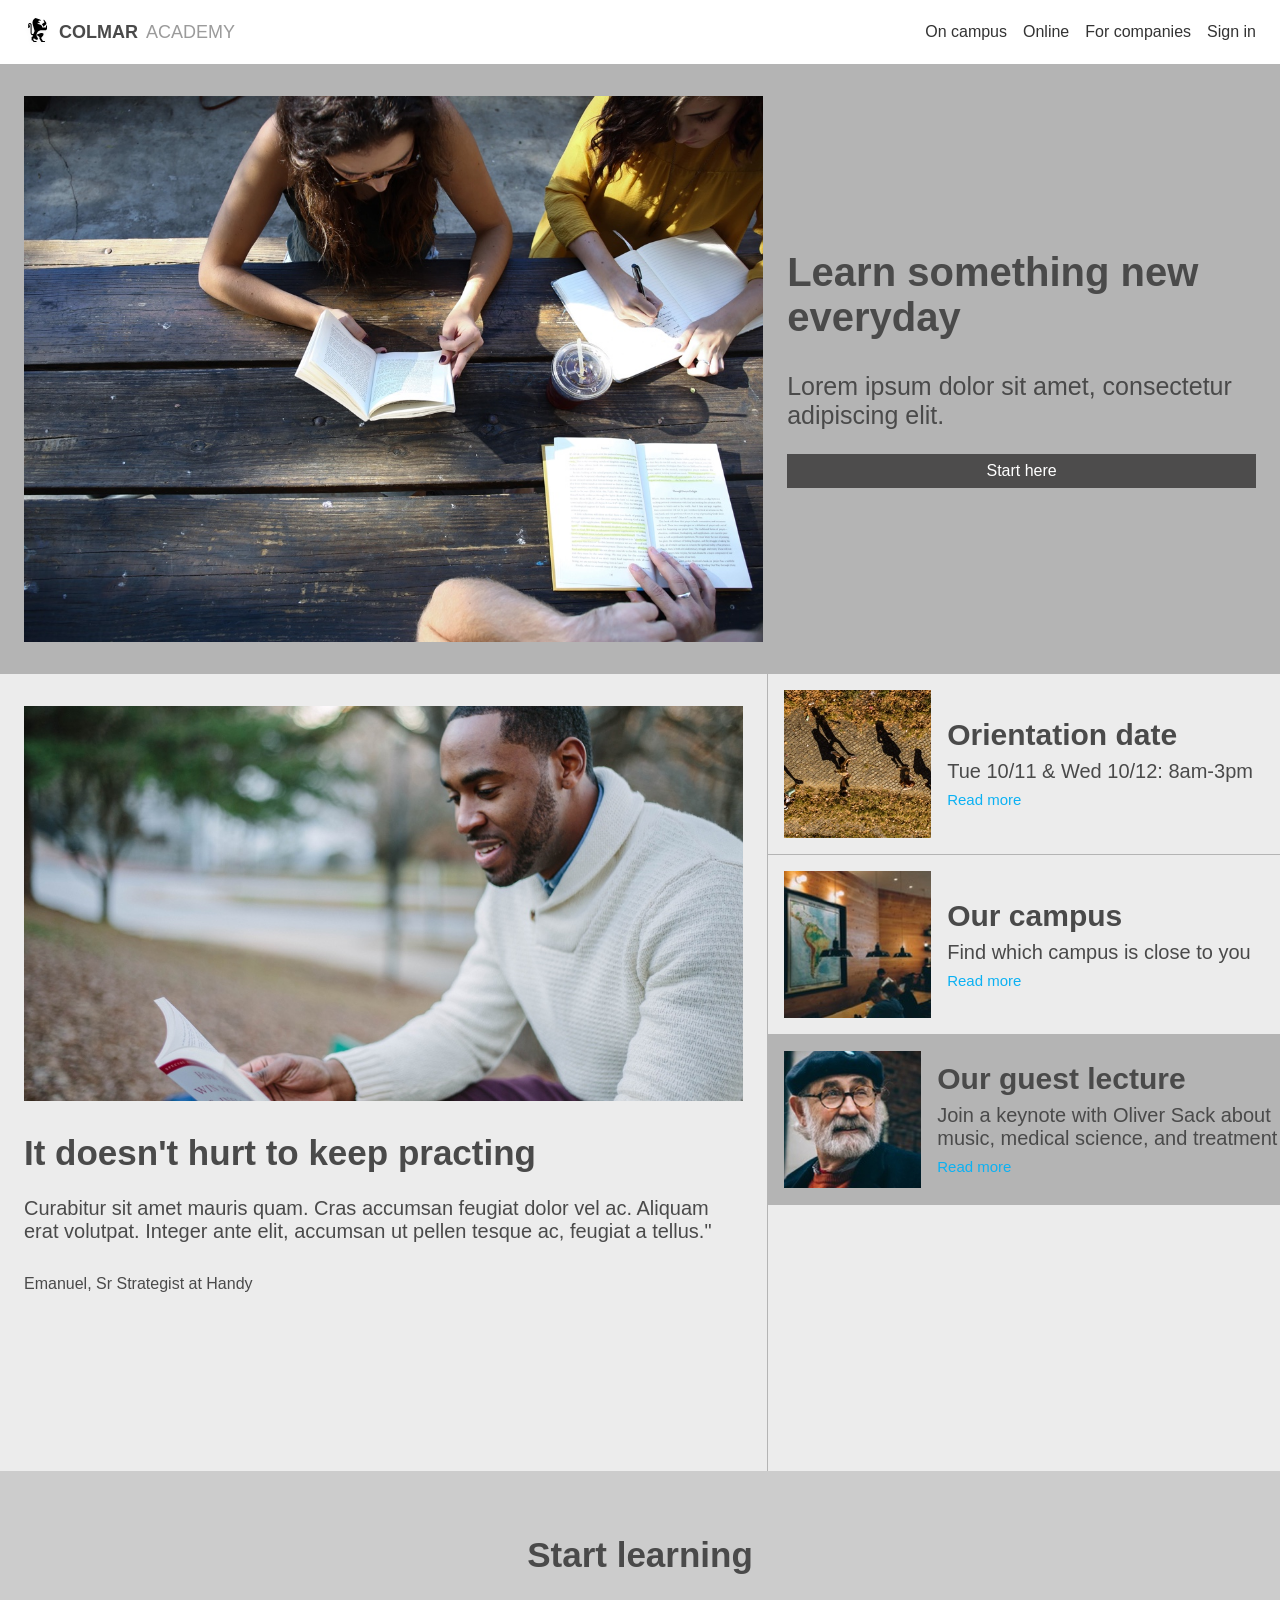
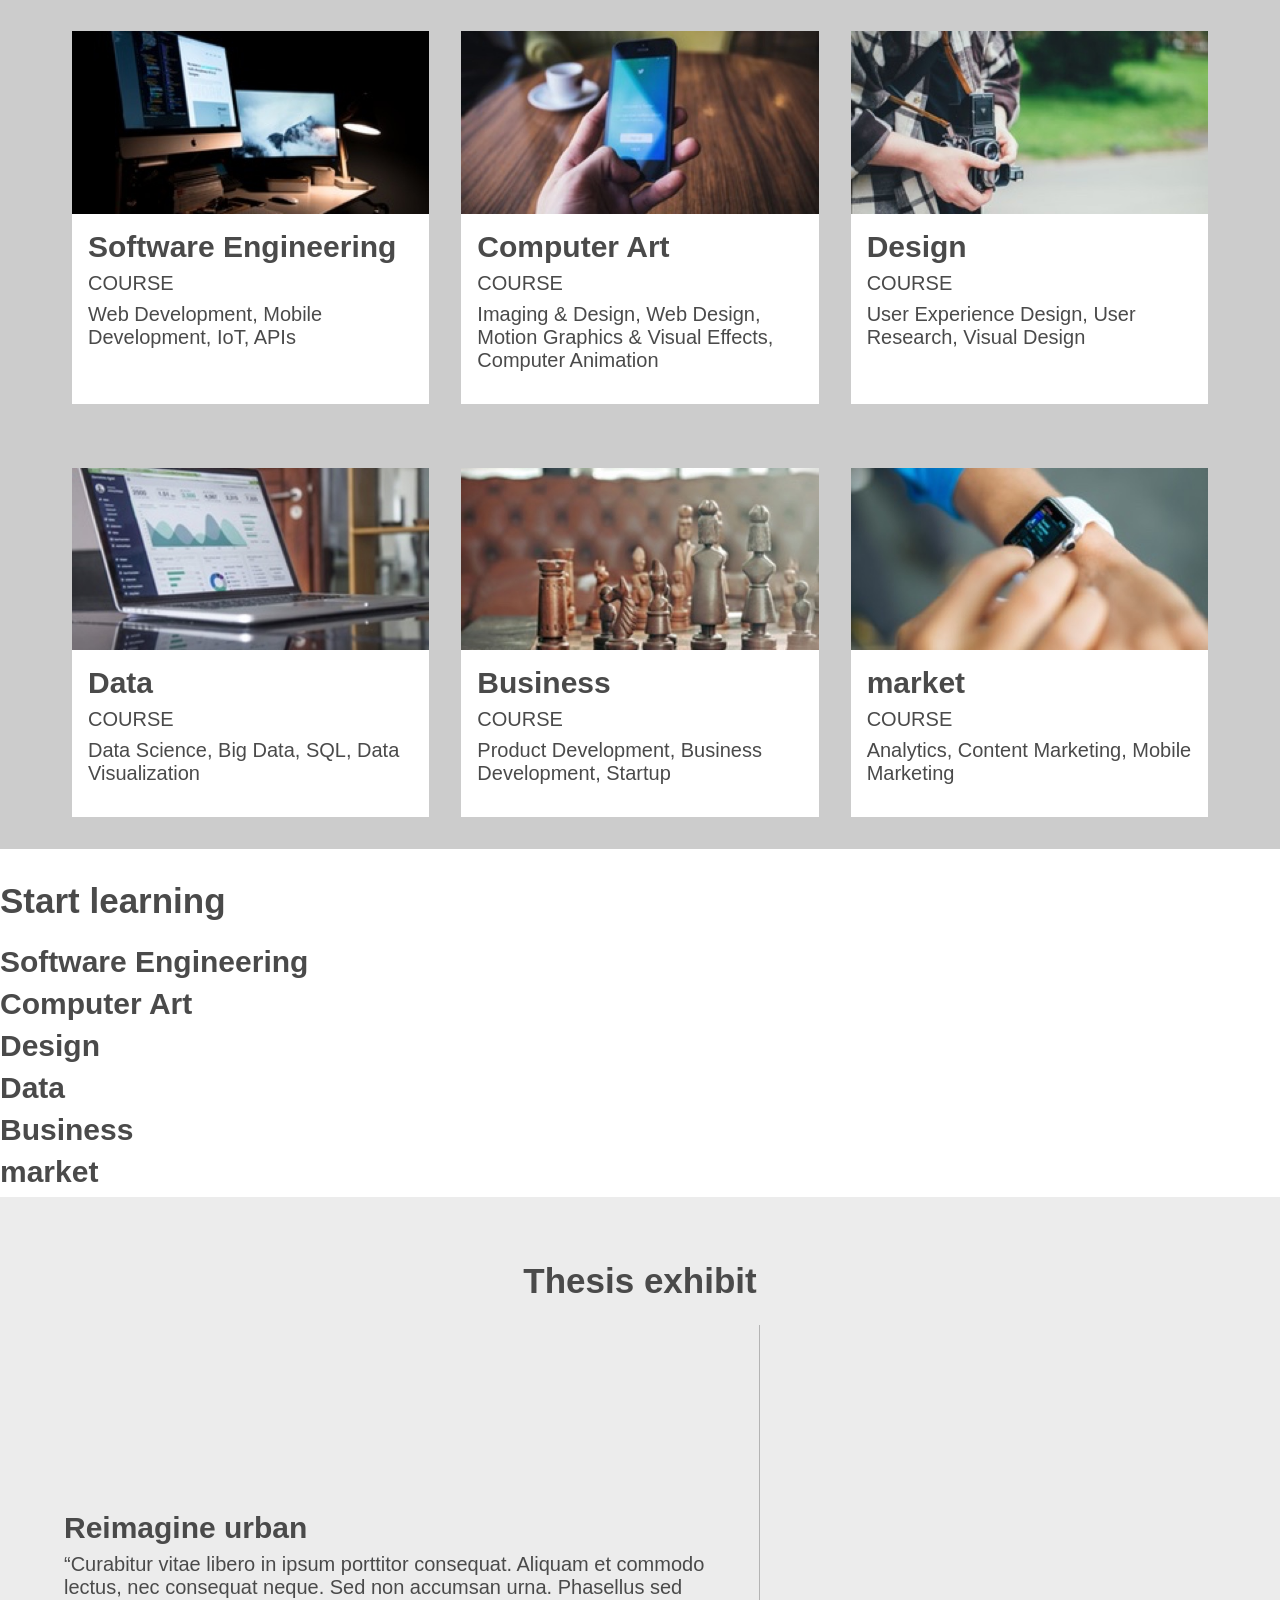
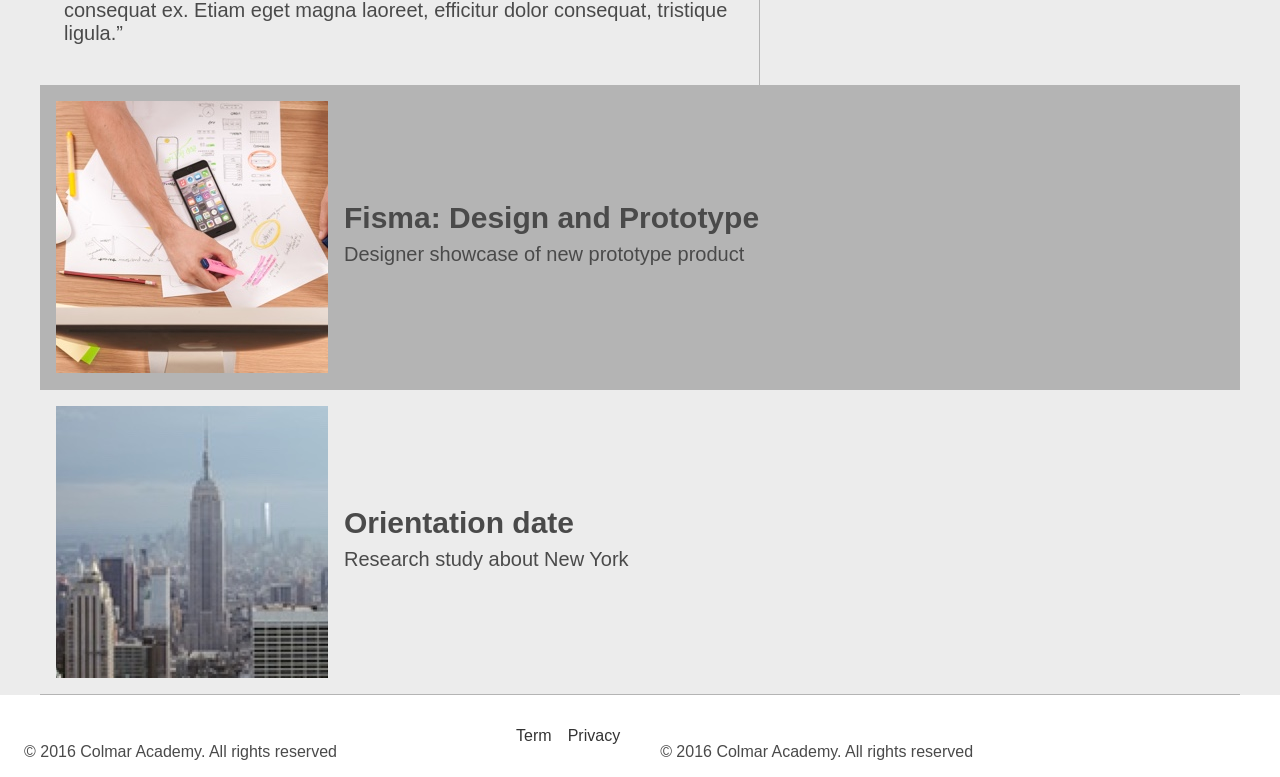
==== commit 1cd1b2ab: "finished footer เหือ exhibit ทำวิดิโอยังไงนะ" ====
--- a/web-assessment/index.html
+++ b/web-assessment/index.html
@@ -306,6 +306,25 @@
         </section>
 
 
+
+
+
+    <footer class="footer">
+        <!--footer ของ หน้าจอคอม-->
+            <div class="footer-desktop">
+                <p class="text-small">© 2016 Colmar Academy. All rights reserved</p>
+                    <p class="nav-link">
+                        <a href="#">Term</a>
+                        <a href="#">Privacy</a>
+                    </p>
+            </div>
+
+             <!--footer ของ หน้าจอ,nv5nv-->
+            <div class="footer-mobile">
+                <p class="text-small">© 2016 Colmar Academy. All rights reserved</p>
+            </div>
+    </footer>
+
     </main>    
 </body>
 </html>
--- a/web-assessment/colmar.css
+++ b/web-assessment/colmar.css
@@ -274,6 +274,31 @@
     padding: 32px 24px;
     background-color: #ececec;
     border-right: 1px solid #b4b4b4
+}
+
+/*footer*
+-------------------------------*/
+footer {
+    width: 100%;
+    display: flex;
+    align-items: center;
+}
+
+.footer-desktop {
+    display: flex;
+    justify-content: space-between;
+    align-items: center;
+    width: 100%;
+    height: 64px;
+    padding: 0 24px;
+}
+
+.footer-mobile {
+    display: flex;
+    justify-content: space-between;
+    align-items: center;
+    width: 100%;
+    padding: 16px 16px;
 }
 
 /*ส่วนของ link*
@@ -300,7 +325,7 @@
   /*สำหรับปรับหน้าจอคอม*
 -------------------------------*/
 @media screen and (min-width: 1440px) {
-.block-course-mobile{
+.block-course-mobile, .footer-mobile{
     display: none; /* ซ่อนข้อมูลของมือถือจากจอคอม */
 }
 
@@ -329,7 +354,7 @@
 
 
 /*โซน infomation*/
-.left-info, .right-info, .block-course, .right-exhibit  {
+.left-info, .right-info, .block-course, .right-exhibit, .footer-desktop, .left-info-content  {
     display: none; /* ซ่อนข้อมูลของจอคอม บนจอมือถือ */
   }
 
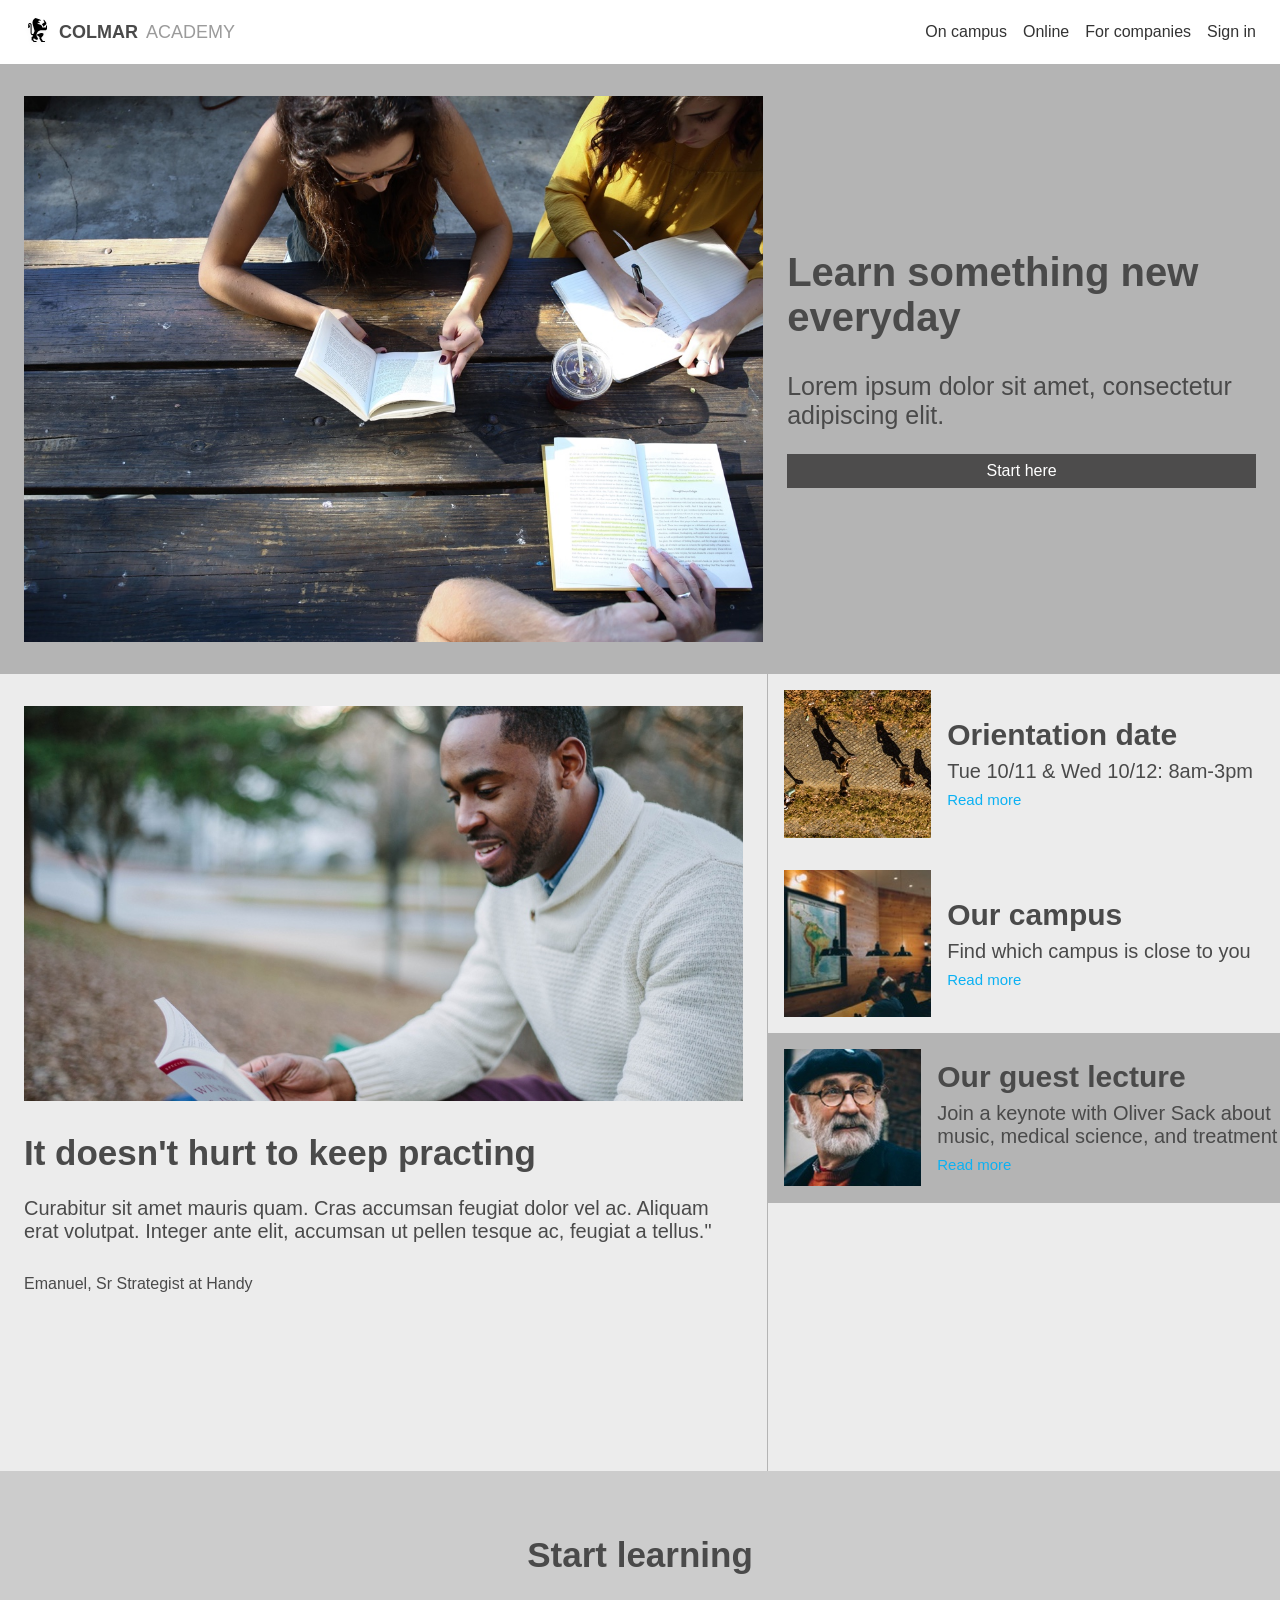
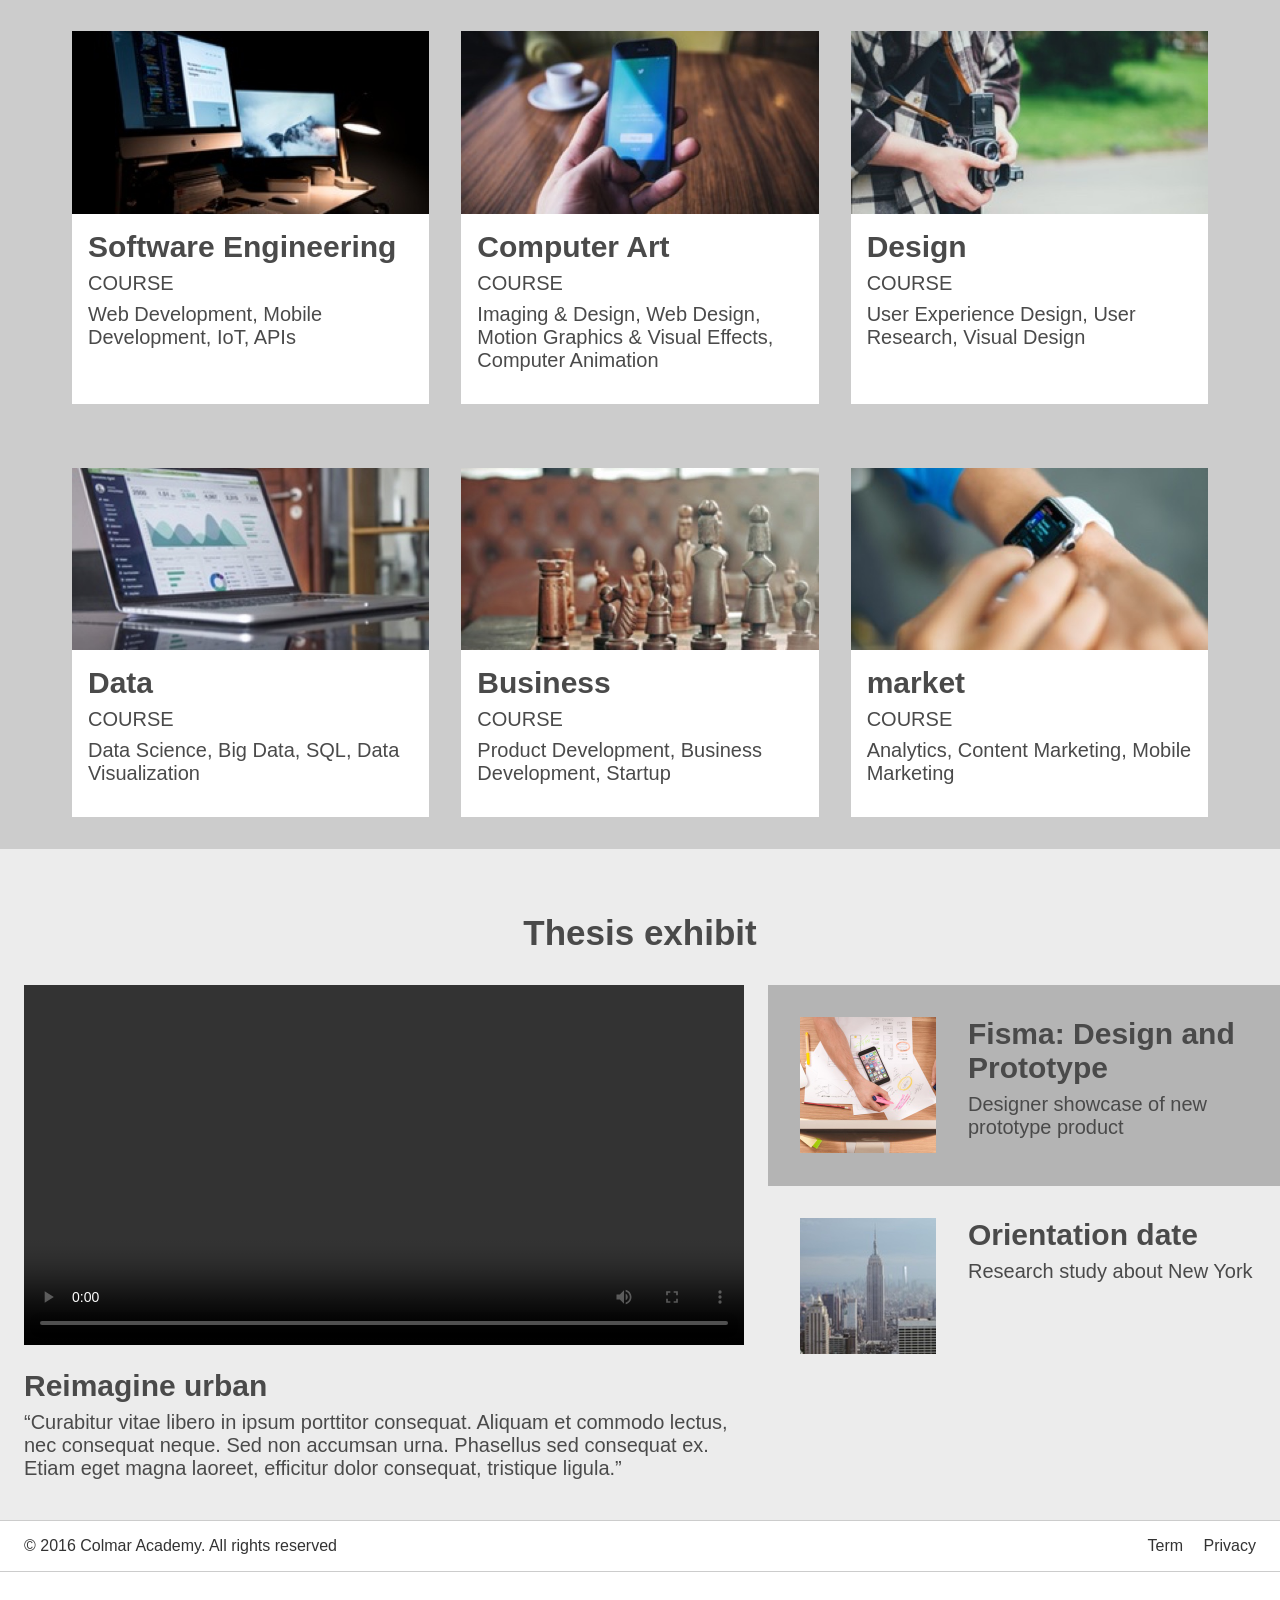
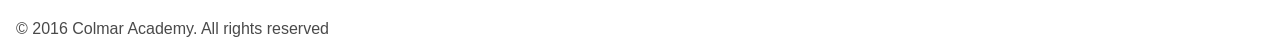
==== commit 4cfa694b: "แก้ระยะห่าง และอีกหลายๆส่วน ก่อนหน้าอัพเดทผิด ไปอัพเดทอีก repo แต่ส่งให้โค้ชแล้ว" ====
--- a/web-assessment/index.html
+++ b/web-assessment/index.html
@@ -1,4 +1,4 @@
-<!DOCTYPE html>
+                                                                                                                                                                                                                       <!DOCTYPE html>
 <html lang="en">
 <head>
     <meta charset="UTF-8">
@@ -253,27 +253,28 @@
 
                             <!--COURSE 06-->
                         <div class="course-info-mobile">
-                                    <h3>market</h3>
-                        </div>
-                    </div>
-                 </div>
+                                    <h3>Market</h3>
+                        </div>
+                </div>
+            </div>
 
         </section>
 
         <!--ส่วนของ Exhibit-->
         <section class="exhibit">
             <div class= "block-exhibit">
-                <h2> Thesis exhibit</h2>
+                <h2>Thesis exhibit</h2>
+             <div class="exhibit-content">
             <!--ฝั่งซ้าย-->
-            <div class="left-exhibit">
-                <div class="left-exhibit-video">
-                    <video src="thesis.mp4" alt="thesis">
-                </div>
-                    <div class="left-info-content">
-                        <h3>Reimagine urban</h3>
-                        <p class="text-medium">“Curabitur vitae libero in ipsum porttitor consequat. Aliquam et commodo lectus, nec consequat neque. Sed non accumsan urna. Phasellus sed consequat ex. Etiam eget magna laoreet, efficitur dolor consequat, tristique ligula.”</p>
-                    </div>
-            </div>
+                <div class="left-exhibit">
+                    <div class="left-exhibit-video">
+                        <video src="thesis.mp4" controls></video>
+                    </div>
+                        <div class="left-info-content">
+                            <h3>Reimagine urban</h3>
+                            <p class="text-medium">“Curabitur vitae libero in ipsum porttitor consequat. Aliquam et commodo lectus, nec consequat neque. Sed non accumsan urna. Phasellus sed consequat ex. Etiam eget magna laoreet, efficitur dolor consequat, tristique ligula.”</p>
+                        </div>
+                </div>
 
             <!--ฝั่งขวา-->
                 <!--ของ หน้าจอคอม info-->
@@ -297,34 +298,32 @@
                         <div class="right-info-content">
                             <h3>Orientation date</h3>
                             <p  class="text-medium">Research study about New York</p>
-
-                        </div>
-                    </div>
-                    
-                </div> 
-            </div>      
+                        </div>
+                    </div>
+                </div>
+            </div> 
+            </div>    
         </section>
-
-
-
-
-
-    <footer class="footer">
+    </main>   
+
+
+
+
+    <footer>
         <!--footer ของ หน้าจอคอม-->
             <div class="footer-desktop">
-                <p class="text-small">© 2016 Colmar Academy. All rights reserved</p>
-                    <p class="nav-link">
+                <p>© 2016 Colmar Academy. All rights reserved</p>
+                    <div>
                         <a href="#">Term</a>
                         <a href="#">Privacy</a>
-                    </p>
-            </div>
-
-             <!--footer ของ หน้าจอ,nv5nv-->
+                    </div>
+            </div>        
+
+             <!--footer ของ หน้าจอมือถือv-->
             <div class="footer-mobile">
                 <p class="text-small">© 2016 Colmar Academy. All rights reserved</p>
             </div>
     </footer>
-
-    </main>    
+ 
 </body>
 </html>
--- a/web-assessment/colmar.css
+++ b/web-assessment/colmar.css
@@ -68,6 +68,13 @@
 
 }
 
+.text-footer {
+    font-size: 16px;
+    color: #4a4a4a;
+    margin-top: 16px;
+
+}
+
 /*Header*
 -------------------------------*/
 header {
@@ -183,7 +190,6 @@
     width: 100%;
     background-color: #ececec;
     overflow: hidden;
-    border-bottom: 1px solid #b4b4b4;
 }
 
 .right-card-guest {
@@ -250,56 +256,106 @@
 /*ส่วนของ exhibit*
 -----------------------*/
 .exhibit{
-    display: flex;
     width: 100%;
     background-color:#ececec;
-    overflow: hidden;
 }
 
 .block-exhibit{
     background-color: #ececec;
-    padding: 32px 40px 0px 40px;
+    padding-top: 32px;
+    padding-bottom: 32px;
 }
 
 .block-exhibit h2{
     text-align: center;
-}
-
-.left-exhibit-video{
-    width: 60%;
-}
+    margin-bottom: 32px;
+}
+
+.exhibit-content {
+    display: flex;
+    width: 100%;
+    box-sizing: border-box;
+}
+
+
 .left-exhibit {
+    flex: 0 0 60%;
     max-width: 60%;
-    flex: 0 0 60%;
-    padding: 32px 24px;
-    background-color: #ececec;
-    border-right: 1px solid #b4b4b4
-}
+    padding: 0 24px 0px 24px;
+    background-color: #ececec;
+    box-sizing: border-box;
+}
+
+.left-exhibit-video {
+    margin-bottom: 24px;
+}
+
+.left-exhibit-video video{
+    width: 100%;
+   height: auto;
+   display: block;
+}
+
+.left-exhibit-video h3 {
+    margin-bottom: 8px;
+}
+
+
+.right-exhibit{
+    flex: 0 0 40%;
+    max-width: 40%;
+    background-color: #ececec;
+}
+.right-exhibit .right-card {
+    display: flex;
+    align-items: flex-start;
+    width: 100%;
+    padding: 16px;
+    gap: 16px;
+}
+
+.right-exhibit .right-card-guest {
+    display: flex;
+    align-items: flex-start;
+    width: 100%;
+    padding: 16px;
+    gap: 16px;
+    background-color: #b4b4b4;
+}
+
+.right-exhibit .right-info-image{
+    flex: 0 0 35%;
+    max-width: 35%;
+}
+
+.right-exhibit .right-info-image img{
+    width: 100%;
+    height: auto;
+    display: block;
+}
+.right-exhibit .right-info-content {
+    flex: 0 0 65%;
+    max-width: 65%;
+}
+
 
 /*footer*
 -------------------------------*/
-footer {
-    width: 100%;
-    display: flex;
-    align-items: center;
-}
 
 .footer-desktop {
     display: flex;
     justify-content: space-between;
     align-items: center;
-    width: 100%;
-    height: 64px;
-    padding: 0 24px;
-}
-
-.footer-mobile {
-    display: flex;
-    justify-content: space-between;
-    align-items: center;
-    width: 100%;
-    padding: 16px 16px;
-}
+    padding: 16px 24px;
+    border-top: 1px solid #cccccc;
+}
+
+.footer-desktop a{
+    margin-left: 16px;
+    text-decoration: none;
+    color:#333333
+}
+
 
 /*ส่วนของ link*
 -------------------------------*/
@@ -324,12 +380,14 @@
 
   /*สำหรับปรับหน้าจอคอม*
 -------------------------------*/
-@media screen and (min-width: 1440px) {
-.block-course-mobile, .footer-mobile{
+@media screen and (min-width: 1280px) {
+.block-course-mobile {
     display: none; /* ซ่อนข้อมูลของมือถือจากจอคอม */
 }
 
-
+.footer-mobile {
+    display: none;
+}
 }
 
 /*สำหรับปรับหน้าจอมือถือ*
@@ -350,11 +408,35 @@
 /*โซน banner*/
 .banner {
     flex-direction: column;
+    width: 100%;
+    padding: 0 0 32px 0;
+}
+
+.banner-image {
+    width: 100%;
+    flex: none;
+}
+
+.banner-image img {
+    width: 100%;
+    display: block;
+}
+
+.banner-content {
+    padding: 32px 16px 0 16px;
+}
+
+.banner-content h1{
+    margin-bottom: 32px;
+}
+
+.banner-content .text-large {
+    margin-bottom: 24px;
 }
 
 
 /*โซน infomation*/
-.left-info, .right-info, .block-course, .right-exhibit, .footer-desktop, .left-info-content  {
+.left-info, .right-info, .block-course, .footer-desktop, .left-info-content  {
     display: none; /* ซ่อนข้อมูลของจอคอม บนจอมือถือ */
   }
 
@@ -386,45 +468,73 @@
 }
 
 .mobile-card-content h3 {
-    font-size: 30px;
     font-weight: bold;
     color: #4a4a4a;
-    margin-left: 16px;
+    margin-left: px;
     margin-bottom: 8px;
 }
 
 .mobile-card-content p.text-medium {
-    font-size: 20px;
-    color: #4a4a4a;
-    margin-top: 0px;
-    margin-left: 16px;
-    margin-bottom: 8px;
-}
-
-.cta-link {
-    margin-left: 16px;
+    color: #4a4a4a;
+    margin: 0 0 8px 0;
+}
+
+.mobile-card-content .cta-link {
+    margin-left: 0px;
 }
 
 /*โซน course*/
 .block-course-mobile {
     display: flex;
     flex-direction: column;
-    align-items: center;
     padding: 32px 16px;
-    background-color: #ececec;
+    gap: 8px;
+    background-color: #ececec;
+    border-top: 1px solid #b4b4b4;
+    border-bottom: 1px solid #b4b4b4;
 }
 
 .block-course-mobile h2{
     text-align: center;
+    margin-bottom: 16px;    
+}
+
+.course-info-mobile {
+    width: 100%;
+    background-color: #9b9b9b;
+    padding: 16px 16px 24px 16px;
+    margin-bottom: 0px;
+
+}
+
+/*โซน exhibit*/
+.block-exhibit {
+    padding: 32px 16px 24px 16px;
+}
+
+.block-exhibit h2 {
     margin-bottom: 16px;
 }
 
-.course-info-mobile {
-    width: 100%;
-    background-color: #9b9b9b;
-    padding: 16px 0px 24px 16px;
-    margin-bottom: 8px;
-
-}
-
+.exhibit-content {
+    flex-direction: column;
+
+}
+
+.left-exhibit, .right-exhibit {
+    flex: 0 0 100%;
+    max-width: 100%;
+}
+
+.right-exhibit {
+     display: none;
+}
+}
+
+/*โซนfooter*/
+.footer-mobile {
+    display: block;
+    align-items: left;
+    padding: 16px 16px;
+    border-top: 1px solid #cccccc;
 }
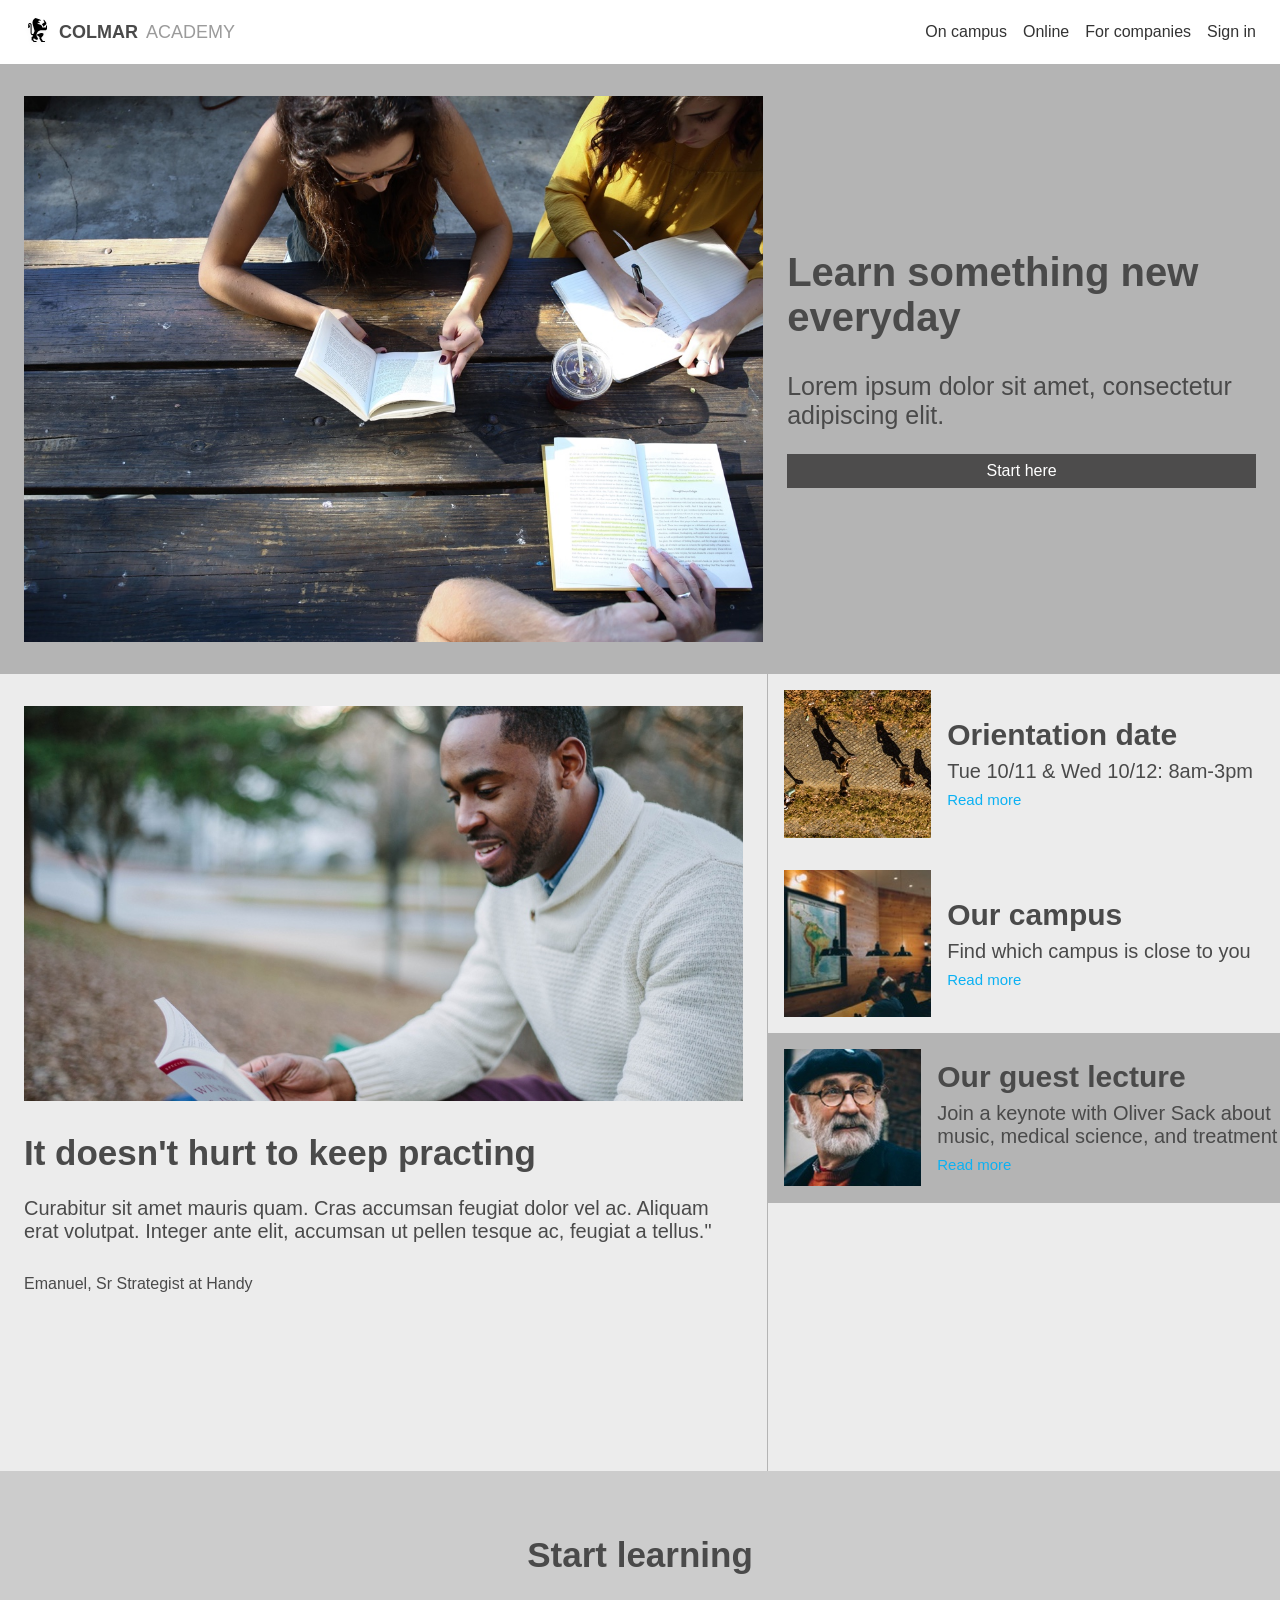
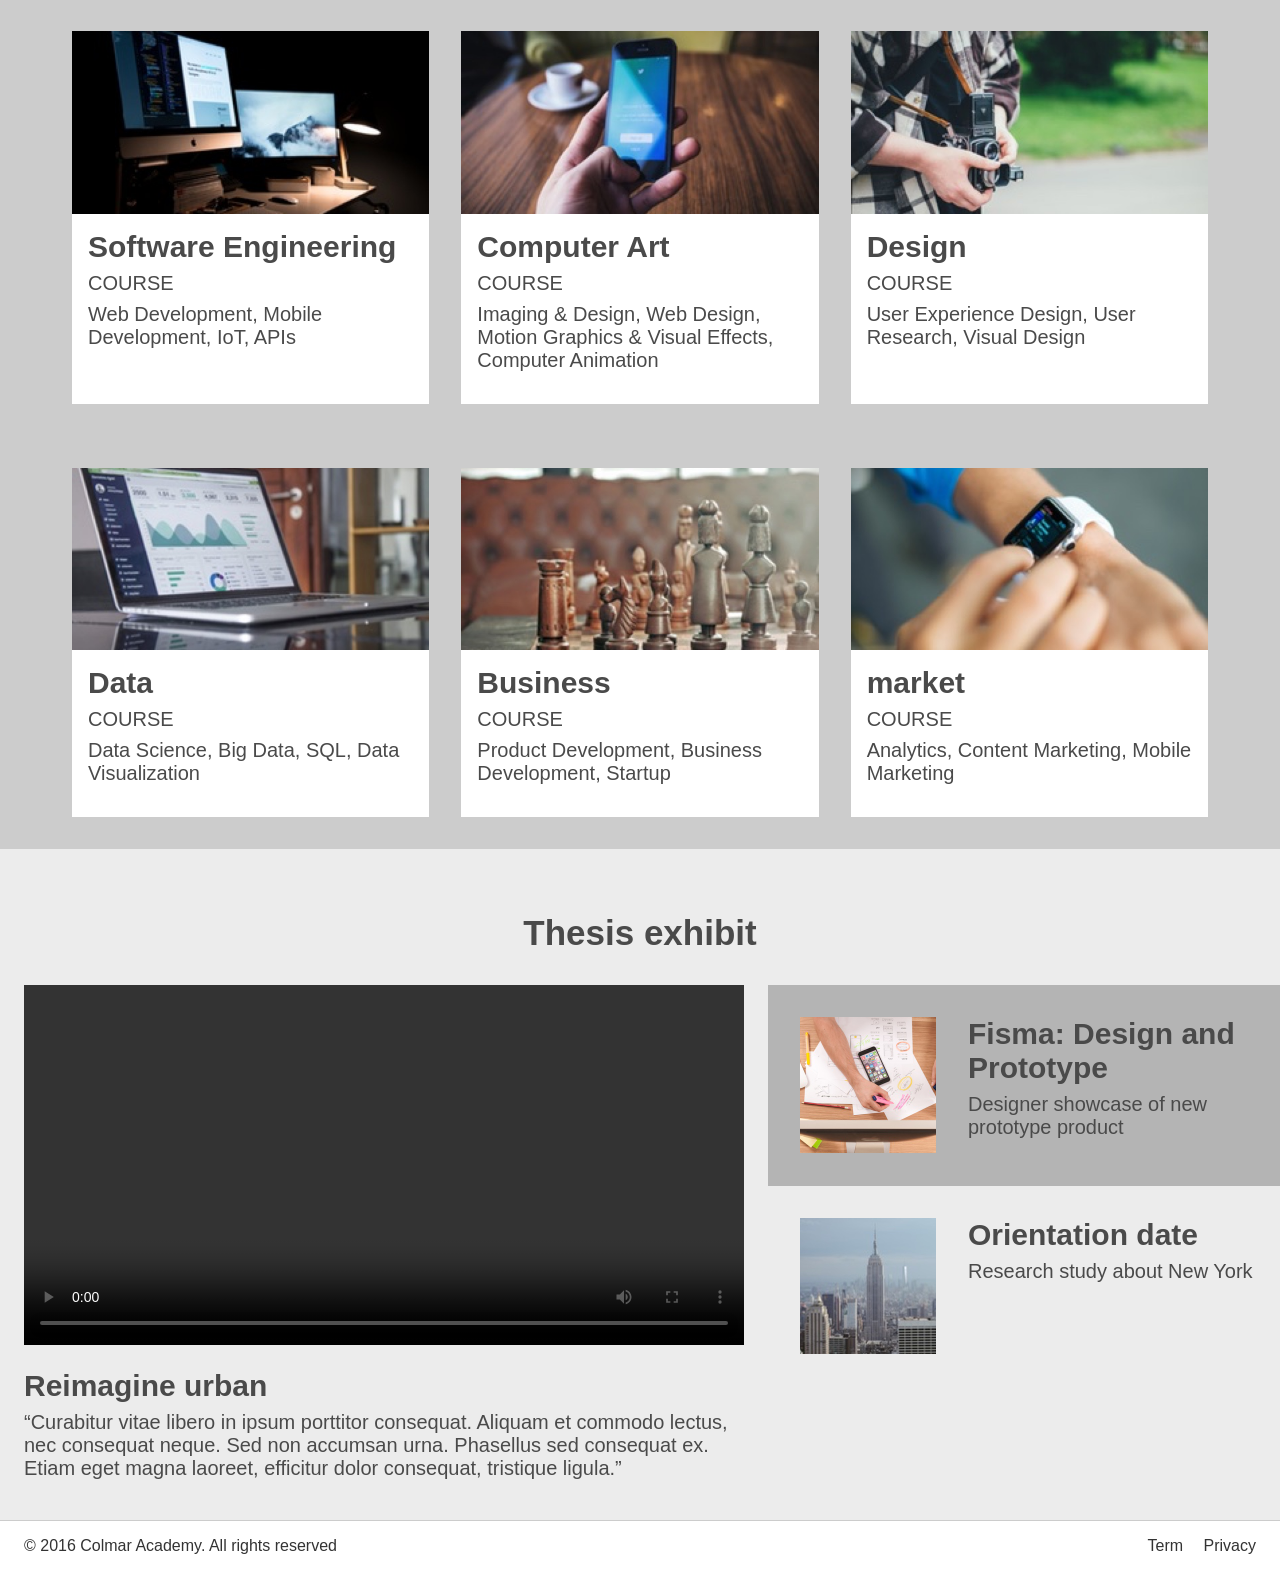
==== commit 5f543c0b: "หน้าจอมือถือ เสร็จ" ====
--- a/web-assessment/index.html
+++ b/web-assessment/index.html
@@ -320,9 +320,9 @@
             </div>        
 
              <!--footer ของ หน้าจอมือถือv-->
-            <div class="footer-mobile">
-                <p class="text-small">© 2016 Colmar Academy. All rights reserved</p>
-            </div>
+            
+                <p class="footer-mobile">© 2016 Colmar Academy. All rights reserved</p>
+            
     </footer>
  
 </body>
--- a/web-assessment/colmar.css
+++ b/web-assessment/colmar.css
@@ -356,6 +356,13 @@
     color:#333333
 }
 
+.footer-mobile {
+    display: block;
+    align-items: left;
+    padding: 40px 0 16px 16px;
+    border-top: 1px solid #cccccc;
+}
+
 
 /*ส่วนของ link*
 -------------------------------*/
@@ -531,10 +538,3 @@
 }
 }
 
-/*โซนfooter*/
-.footer-mobile {
-    display: block;
-    align-items: left;
-    padding: 16px 16px;
-    border-top: 1px solid #cccccc;
-}
